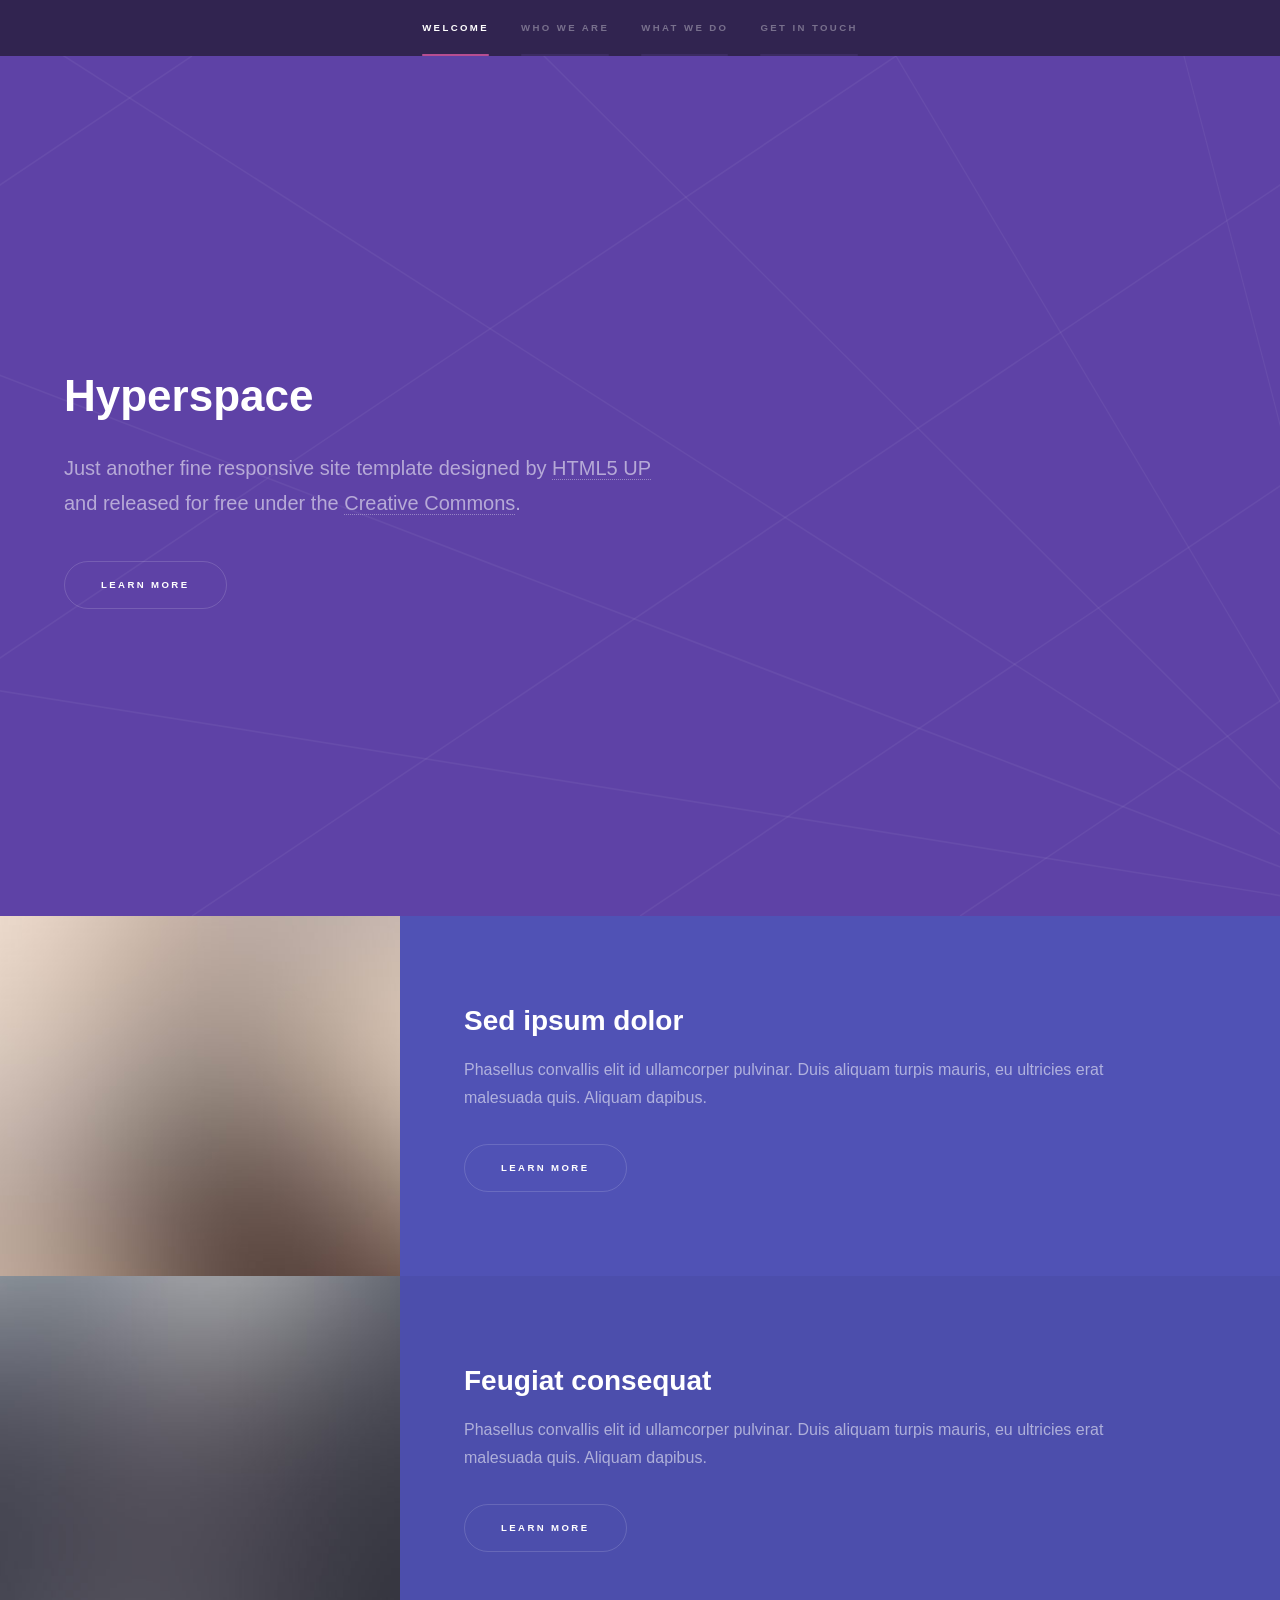
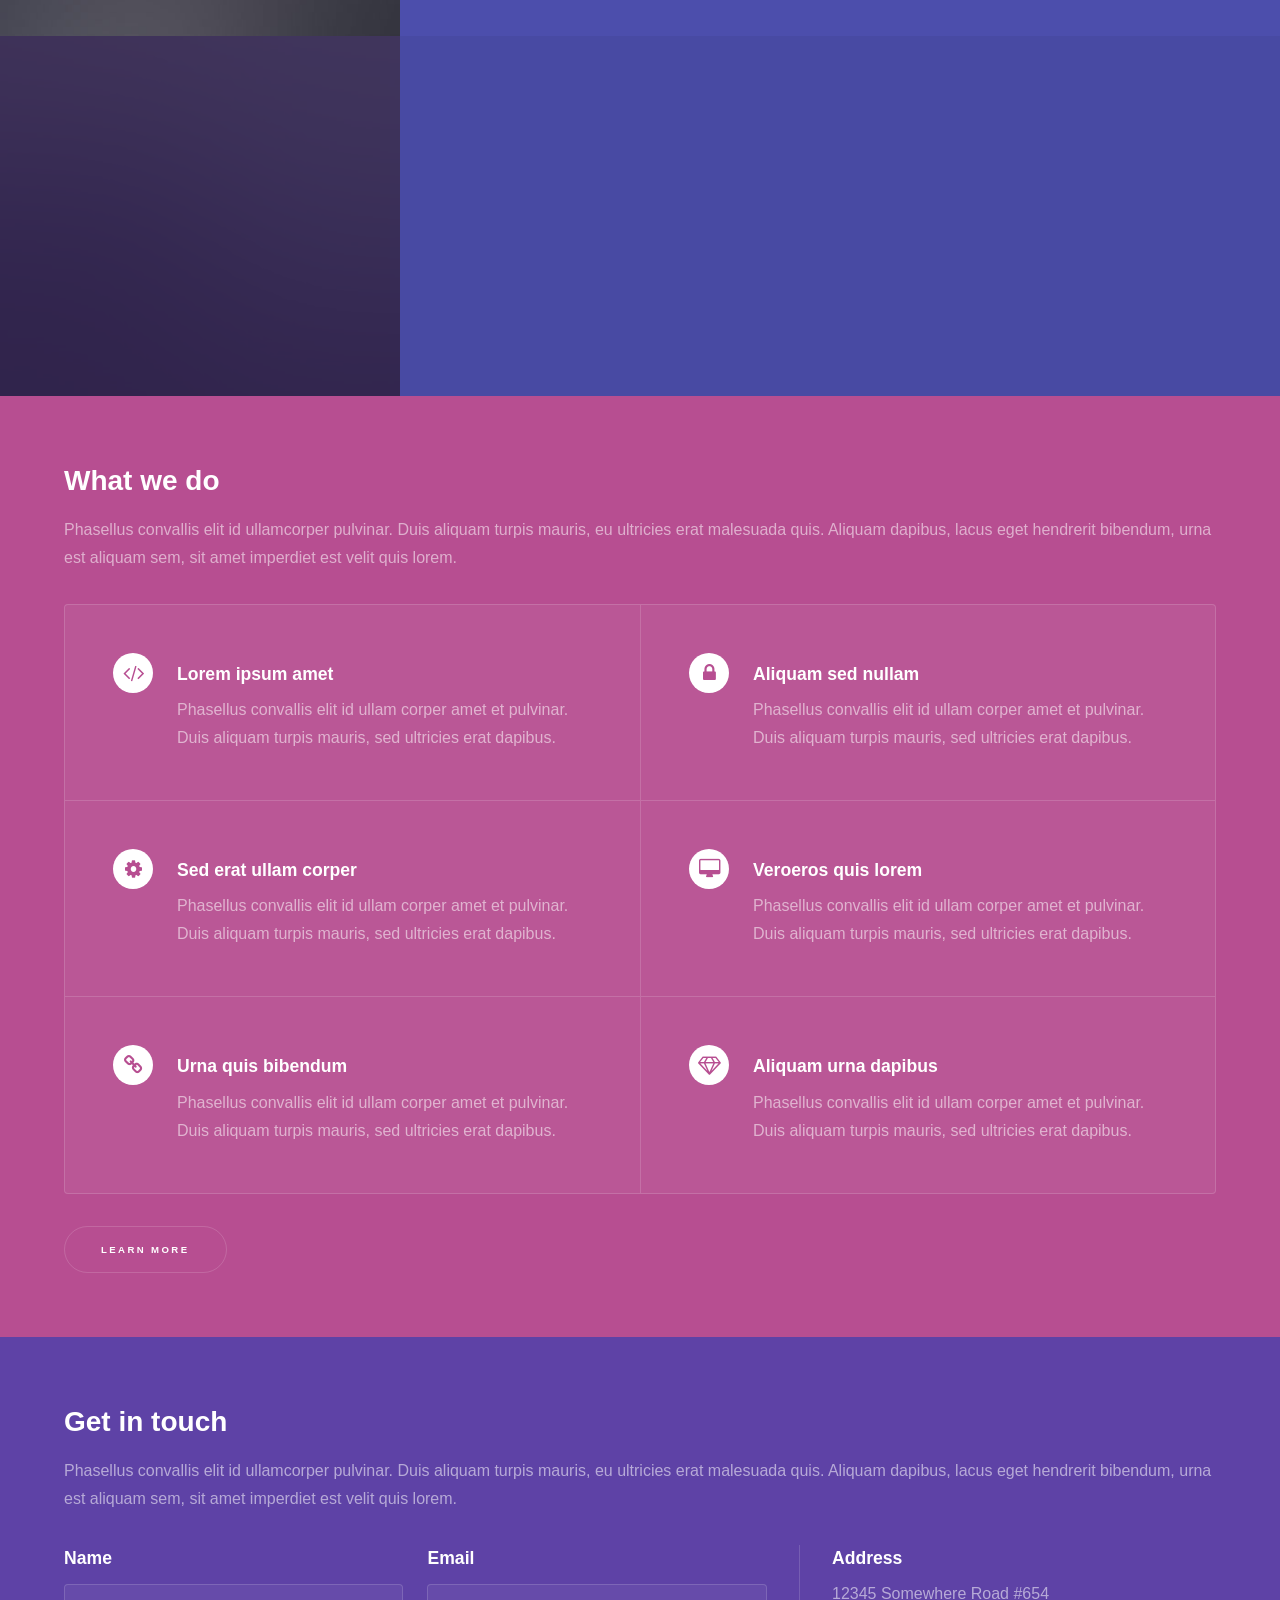
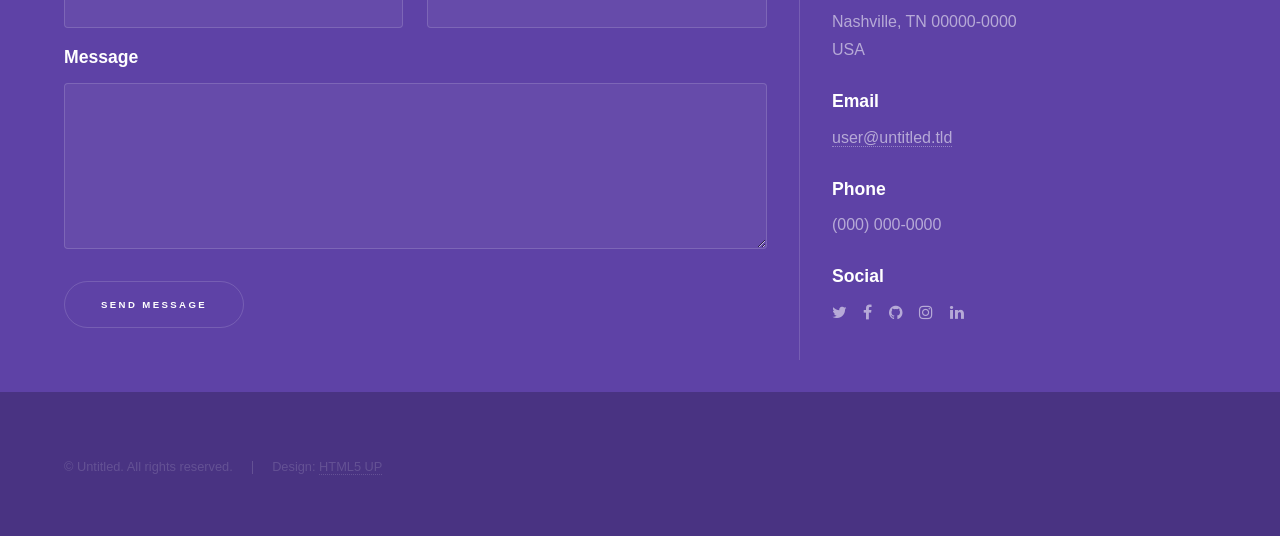
==== admin/index.html @ 42104762 "Admin" ====
<!DOCTYPE HTML>
<!--
	Hyperspace by HTML5 UP
	html5up.net | @ajlkn
	Free for personal and commercial use under the CCA 3.0 license (html5up.net/license)
-->
<html>
	<head>
		<title>Hyperspace by HTML5 UP</title>
		<meta charset="utf-8" />
		<meta name="viewport" content="width=device-width, initial-scale=1" />
		<!--[if lte IE 8]><script src="assets/js/ie/html5shiv.js"></script><![endif]-->
		<link rel="stylesheet" href="assets/css/main.css" />
		<!--[if lte IE 9]><link rel="stylesheet" href="assets/css/ie9.css" /><![endif]-->
		<!--[if lte IE 8]><link rel="stylesheet" href="assets/css/ie8.css" /><![endif]-->
	</head>
	<body>

		<!-- Sidebar -->
			<section id="sidebar">
				<div class="inner">
					<nav>
						<ul>
							<li><a href="#intro">Welcome</a></li>
							<li><a href="#one">Who we are</a></li>
							<li><a href="#two">What we do</a></li>
							<li><a href="#three">Get in touch</a></li>
						</ul>
					</nav>
				</div>
			</section>

		<!-- Wrapper -->
			<div id="wrapper">

				<!-- Intro -->
					<section id="intro" class="wrapper style1 fullscreen fade-up">
						<div class="inner">
							<h1>Hyperspace</h1>
							<p>Just another fine responsive site template designed by <a href="http://html5up.net">HTML5 UP</a><br />
							and released for free under the <a href="http://html5up.net/license">Creative Commons</a>.</p>
							<ul class="actions">
								<li><a href="#one" class="button scrolly">Learn more</a></li>
							</ul>
						</div>
					</section>

				<!-- One -->
					<section id="one" class="wrapper style2 spotlights">
						<section>
							<a href="#" class="image"><img src="images/pic01.jpg" alt="" data-position="center center" /></a>
							<div class="content">
								<div class="inner">
									<h2>Sed ipsum dolor</h2>
									<p>Phasellus convallis elit id ullamcorper pulvinar. Duis aliquam turpis mauris, eu ultricies erat malesuada quis. Aliquam dapibus.</p>
									<ul class="actions">
										<li><a href="#" class="button">Learn more</a></li>
									</ul>
								</div>
							</div>
						</section>
						<section>
							<a href="#" class="image"><img src="images/pic02.jpg" alt="" data-position="top center" /></a>
							<div class="content">
								<div class="inner">
									<h2>Feugiat consequat</h2>
									<p>Phasellus convallis elit id ullamcorper pulvinar. Duis aliquam turpis mauris, eu ultricies erat malesuada quis. Aliquam dapibus.</p>
									<ul class="actions">
										<li><a href="#" class="button">Learn more</a></li>
									</ul>
								</div>
							</div>
						</section>
						<section>
							<a href="#" class="image"><img src="images/pic03.jpg" alt="" data-position="25% 25%" /></a>
							<div class="content">
								<div class="inner">
									<h2>Ultricies aliquam</h2>
									<p>Phasellus convallis elit id ullamcorper pulvinar. Duis aliquam turpis mauris, eu ultricies erat malesuada quis. Aliquam dapibus.</p>
									<ul class="actions">
										<li><a href="#" class="button">Learn more</a></li>
									</ul>
								</div>
							</div>
						</section>
					</section>

				<!-- Two -->
					<section id="two" class="wrapper style3 fade-up">
						<div class="inner">
							<h2>What we do</h2>
							<p>Phasellus convallis elit id ullamcorper pulvinar. Duis aliquam turpis mauris, eu ultricies erat malesuada quis. Aliquam dapibus, lacus eget hendrerit bibendum, urna est aliquam sem, sit amet imperdiet est velit quis lorem.</p>
							<div class="features">
								<section>
									<span class="icon major fa-code"></span>
									<h3>Lorem ipsum amet</h3>
									<p>Phasellus convallis elit id ullam corper amet et pulvinar. Duis aliquam turpis mauris, sed ultricies erat dapibus.</p>
								</section>
								<section>
									<span class="icon major fa-lock"></span>
									<h3>Aliquam sed nullam</h3>
									<p>Phasellus convallis elit id ullam corper amet et pulvinar. Duis aliquam turpis mauris, sed ultricies erat dapibus.</p>
								</section>
								<section>
									<span class="icon major fa-cog"></span>
									<h3>Sed erat ullam corper</h3>
									<p>Phasellus convallis elit id ullam corper amet et pulvinar. Duis aliquam turpis mauris, sed ultricies erat dapibus.</p>
								</section>
								<section>
									<span class="icon major fa-desktop"></span>
									<h3>Veroeros quis lorem</h3>
									<p>Phasellus convallis elit id ullam corper amet et pulvinar. Duis aliquam turpis mauris, sed ultricies erat dapibus.</p>
								</section>
								<section>
									<span class="icon major fa-chain"></span>
									<h3>Urna quis bibendum</h3>
									<p>Phasellus convallis elit id ullam corper amet et pulvinar. Duis aliquam turpis mauris, sed ultricies erat dapibus.</p>
								</section>
								<section>
									<span class="icon major fa-diamond"></span>
									<h3>Aliquam urna dapibus</h3>
									<p>Phasellus convallis elit id ullam corper amet et pulvinar. Duis aliquam turpis mauris, sed ultricies erat dapibus.</p>
								</section>
							</div>
							<ul class="actions">
								<li><a href="#" class="button">Learn more</a></li>
							</ul>
						</div>
					</section>

				<!-- Three -->
					<section id="three" class="wrapper style1 fade-up">
						<div class="inner">
							<h2>Get in touch</h2>
							<p>Phasellus convallis elit id ullamcorper pulvinar. Duis aliquam turpis mauris, eu ultricies erat malesuada quis. Aliquam dapibus, lacus eget hendrerit bibendum, urna est aliquam sem, sit amet imperdiet est velit quis lorem.</p>
							<div class="split style1">
								<section>
									<form method="post" action="#">
										<div class="field half first">
											<label for="name">Name</label>
											<input type="text" name="name" id="name" />
										</div>
										<div class="field half">
											<label for="email">Email</label>
											<input type="text" name="email" id="email" />
										</div>
										<div class="field">
											<label for="message">Message</label>
											<textarea name="message" id="message" rows="5"></textarea>
										</div>
										<ul class="actions">
											<li><a href="" class="button submit">Send Message</a></li>
										</ul>
									</form>
								</section>
								<section>
									<ul class="contact">
										<li>
											<h3>Address</h3>
											<span>12345 Somewhere Road #654<br />
											Nashville, TN 00000-0000<br />
											USA</span>
										</li>
										<li>
											<h3>Email</h3>
											<a href="#">user@untitled.tld</a>
										</li>
										<li>
											<h3>Phone</h3>
											<span>(000) 000-0000</span>
										</li>
										<li>
											<h3>Social</h3>
											<ul class="icons">
												<li><a href="#" class="fa-twitter"><span class="label">Twitter</span></a></li>
												<li><a href="#" class="fa-facebook"><span class="label">Facebook</span></a></li>
												<li><a href="#" class="fa-github"><span class="label">GitHub</span></a></li>
												<li><a href="#" class="fa-instagram"><span class="label">Instagram</span></a></li>
												<li><a href="#" class="fa-linkedin"><span class="label">LinkedIn</span></a></li>
											</ul>
										</li>
									</ul>
								</section>
							</div>
						</div>
					</section>

			</div>

		<!-- Footer -->
			<footer id="footer" class="wrapper style1-alt">
				<div class="inner">
					<ul class="menu">
						<li>&copy; Untitled. All rights reserved.</li><li>Design: <a href="http://html5up.net">HTML5 UP</a></li>
					</ul>
				</div>
			</footer>

		<!-- Scripts -->
			<script src="assets/js/jquery.min.js"></script>
			<script src="assets/js/jquery.scrollex.min.js"></script>
			<script src="assets/js/jquery.scrolly.min.js"></script>
			<script src="assets/js/skel.min.js"></script>
			<script src="assets/js/util.js"></script>
			<!--[if lte IE 8]><script src="assets/js/ie/respond.min.js"></script><![endif]-->
			<script src="assets/js/main.js"></script>

	</body>
</html>
---- admin/assets/css/main.css ----
@import url(font-awesome.min.css);

/*
	Hyperspace by HTML5 UP
	html5up.net | @ajlkn
	Free for personal and commercial use under the CCA 3.0 license (html5up.net/license)
*/

/* Reset */

	html, body, div, span, applet, object, iframe, h1, h2, h3, h4, h5, h6, p, blockquote, pre, a, abbr, acronym, address, big, cite, code, del, dfn, em, img, ins, kbd, q, s, samp, small, strike, strong, sub, sup, tt, var, b, u, i, center, dl, dt, dd, ol, ul, li, fieldset, form, label, legend, table, caption, tbody, tfoot, thead, tr, th, td, article, aside, canvas, details, embed, figure, figcaption, footer, header, hgroup, menu, nav, output, ruby, section, summary, time, mark, audio, video {
		margin: 0;
		padding: 0;
		border: 0;
		font-size: 100%;
		font: inherit;
		vertical-align: baseline;
	}

	article, aside, details, figcaption, figure, footer, header, hgroup, menu, nav, section {
		display: block;
	}

	body {
		line-height: 1;
	}

	ol, ul {
		list-style: none;
	}

	blockquote, q {
		quotes: none;
	}

	blockquote:before, blockquote:after, q:before, q:after {
		content: '';
		content: none;
	}

	table {
		border-collapse: collapse;
		border-spacing: 0;
	}

	body {
		-webkit-text-size-adjust: none;
	}

/* Box Model */

	*, *:before, *:after {
		-moz-box-sizing: border-box;
		-webkit-box-sizing: border-box;
		box-sizing: border-box;
	}

/* Grid */

	.row {
		border-bottom: solid 1px transparent;
		-moz-box-sizing: border-box;
		-webkit-box-sizing: border-box;
		box-sizing: border-box;
	}

	.row > * {
		float: left;
		-moz-box-sizing: border-box;
		-webkit-box-sizing: border-box;
		box-sizing: border-box;
	}

	.row:after, .row:before {
		content: '';
		display: block;
		clear: both;
		height: 0;
	}

	.row.uniform > * > :first-child {
		margin-top: 0;
	}

	.row.uniform > * > :last-child {
		margin-bottom: 0;
	}

	.row.\30 \25 > * {
		padding: 0 0 0 0em;
	}

	.row.\30 \25 {
		margin: 0 0 -1px 0em;
	}

	.row.uniform.\30 \25 > * {
		padding: 0em 0 0 0em;
	}

	.row.uniform.\30 \25 {
		margin: 0em 0 -1px 0em;
	}

	.row > * {
		padding: 0 0 0 1.5em;
	}

	.row {
		margin: 0 0 -1px -1.5em;
	}

	.row.uniform > * {
		padding: 1.5em 0 0 1.5em;
	}

	.row.uniform {
		margin: -1.5em 0 -1px -1.5em;
	}

	.row.\32 00\25 > * {
		padding: 0 0 0 3em;
	}

	.row.\32 00\25 {
		margin: 0 0 -1px -3em;
	}

	.row.uniform.\32 00\25 > * {
		padding: 3em 0 0 3em;
	}

	.row.uniform.\32 00\25 {
		margin: -3em 0 -1px -3em;
	}

	.row.\31 50\25 > * {
		padding: 0 0 0 2.25em;
	}

	.row.\31 50\25 {
		margin: 0 0 -1px -2.25em;
	}

	.row.uniform.\31 50\25 > * {
		padding: 2.25em 0 0 2.25em;
	}

	.row.uniform.\31 50\25 {
		margin: -2.25em 0 -1px -2.25em;
	}

	.row.\35 0\25 > * {
		padding: 0 0 0 0.75em;
	}

	.row.\35 0\25 {
		margin: 0 0 -1px -0.75em;
	}

	.row.uniform.\35 0\25 > * {
		padding: 0.75em 0 0 0.75em;
	}

	.row.uniform.\35 0\25 {
		margin: -0.75em 0 -1px -0.75em;
	}

	.row.\32 5\25 > * {
		padding: 0 0 0 0.375em;
	}

	.row.\32 5\25 {
		margin: 0 0 -1px -0.375em;
	}

	.row.uniform.\32 5\25 > * {
		padding: 0.375em 0 0 0.375em;
	}

	.row.uniform.\32 5\25 {
		margin: -0.375em 0 -1px -0.375em;
	}

	.\31 2u, .\31 2u\24 {
		width: 100%;
		clear: none;
		margin-left: 0;
	}

	.\31 1u, .\31 1u\24 {
		width: 91.6666666667%;
		clear: none;
		margin-left: 0;
	}

	.\31 0u, .\31 0u\24 {
		width: 83.3333333333%;
		clear: none;
		margin-left: 0;
	}

	.\39 u, .\39 u\24 {
		width: 75%;
		clear: none;
		margin-left: 0;
	}

	.\38 u, .\38 u\24 {
		width: 66.6666666667%;
		clear: none;
		margin-left: 0;
	}

	.\37 u, .\37 u\24 {
		width: 58.3333333333%;
		clear: none;
		margin-left: 0;
	}

	.\36 u, .\36 u\24 {
		width: 50%;
		clear: none;
		margin-left: 0;
	}

	.\35 u, .\35 u\24 {
		width: 41.6666666667%;
		clear: none;
		margin-left: 0;
	}

	.\34 u, .\34 u\24 {
		width: 33.3333333333%;
		clear: none;
		margin-left: 0;
	}

	.\33 u, .\33 u\24 {
		width: 25%;
		clear: none;
		margin-left: 0;
	}

	.\32 u, .\32 u\24 {
		width: 16.6666666667%;
		clear: none;
		margin-left: 0;
	}

	.\31 u, .\31 u\24 {
		width: 8.3333333333%;
		clear: none;
		margin-left: 0;
	}

	.\31 2u\24 + *,
	.\31 1u\24 + *,
	.\31 0u\24 + *,
	.\39 u\24 + *,
	.\38 u\24 + *,
	.\37 u\24 + *,
	.\36 u\24 + *,
	.\35 u\24 + *,
	.\34 u\24 + *,
	.\33 u\24 + *,
	.\32 u\24 + *,
	.\31 u\24 + * {
		clear: left;
	}

	.\-11u {
		margin-left: 91.66667%;
	}

	.\-10u {
		margin-left: 83.33333%;
	}

	.\-9u {
		margin-left: 75%;
	}

	.\-8u {
		margin-left: 66.66667%;
	}

	.\-7u {
		margin-left: 58.33333%;
	}

	.\-6u {
		margin-left: 50%;
	}

	.\-5u {
		margin-left: 41.66667%;
	}

	.\-4u {
		margin-left: 33.33333%;
	}

	.\-3u {
		margin-left: 25%;
	}

	.\-2u {
		margin-left: 16.66667%;
	}

	.\-1u {
		margin-left: 8.33333%;
	}

	@media screen and (max-width: 1680px) {

		.row > * {
			padding: 0 0 0 1.5em;
		}

		.row {
			margin: 0 0 -1px -1.5em;
		}

		.row.uniform > * {
			padding: 1.5em 0 0 1.5em;
		}

		.row.uniform {
			margin: -1.5em 0 -1px -1.5em;
		}

		.row.\32 00\25 > * {
			padding: 0 0 0 3em;
		}

		.row.\32 00\25 {
			margin: 0 0 -1px -3em;
		}

		.row.uniform.\32 00\25 > * {
			padding: 3em 0 0 3em;
		}

		.row.uniform.\32 00\25 {
			margin: -3em 0 -1px -3em;
		}

		.row.\31 50\25 > * {
			padding: 0 0 0 2.25em;
		}

		.row.\31 50\25 {
			margin: 0 0 -1px -2.25em;
		}

		.row.uniform.\31 50\25 > * {
			padding: 2.25em 0 0 2.25em;
		}

		.row.uniform.\31 50\25 {
			margin: -2.25em 0 -1px -2.25em;
		}

		.row.\35 0\25 > * {
			padding: 0 0 0 0.75em;
		}

		.row.\35 0\25 {
			margin: 0 0 -1px -0.75em;
		}

		.row.uniform.\35 0\25 > * {
			padding: 0.75em 0 0 0.75em;
		}

		.row.uniform.\35 0\25 {
			margin: -0.75em 0 -1px -0.75em;
		}

		.row.\32 5\25 > * {
			padding: 0 0 0 0.375em;
		}

		.row.\32 5\25 {
			margin: 0 0 -1px -0.375em;
		}

		.row.uniform.\32 5\25 > * {
			padding: 0.375em 0 0 0.375em;
		}

		.row.uniform.\32 5\25 {
			margin: -0.375em 0 -1px -0.375em;
		}

		.\31 2u\28xlarge\29, .\31 2u\24\28xlarge\29 {
			width: 100%;
			clear: none;
			margin-left: 0;
		}

		.\31 1u\28xlarge\29, .\31 1u\24\28xlarge\29 {
			width: 91.6666666667%;
			clear: none;
			margin-left: 0;
		}

		.\31 0u\28xlarge\29, .\31 0u\24\28xlarge\29 {
			width: 83.3333333333%;
			clear: none;
			margin-left: 0;
		}

		.\39 u\28xlarge\29, .\39 u\24\28xlarge\29 {
			width: 75%;
			clear: none;
			margin-left: 0;
		}

		.\38 u\28xlarge\29, .\38 u\24\28xlarge\29 {
			width: 66.6666666667%;
			clear: none;
			margin-left: 0;
		}

		.\37 u\28xlarge\29, .\37 u\24\28xlarge\29 {
			width: 58.3333333333%;
			clear: none;
			margin-left: 0;
		}

		.\36 u\28xlarge\29, .\36 u\24\28xlarge\29 {
			width: 50%;
			clear: none;
			margin-left: 0;
		}

		.\35 u\28xlarge\29, .\35 u\24\28xlarge\29 {
			width: 41.6666666667%;
			clear: none;
			margin-left: 0;
		}

		.\34 u\28xlarge\29, .\34 u\24\28xlarge\29 {
			width: 33.3333333333%;
			clear: none;
			margin-left: 0;
		}

		.\33 u\28xlarge\29, .\33 u\24\28xlarge\29 {
			width: 25%;
			clear: none;
			margin-left: 0;
		}

		.\32 u\28xlarge\29, .\32 u\24\28xlarge\29 {
			width: 16.6666666667%;
			clear: none;
			margin-left: 0;
		}

		.\31 u\28xlarge\29, .\31 u\24\28xlarge\29 {
			width: 8.3333333333%;
			clear: none;
			margin-left: 0;
		}

		.\31 2u\24\28xlarge\29 + *,
		.\31 1u\24\28xlarge\29 + *,
		.\31 0u\24\28xlarge\29 + *,
		.\39 u\24\28xlarge\29 + *,
		.\38 u\24\28xlarge\29 + *,
		.\37 u\24\28xlarge\29 + *,
		.\36 u\24\28xlarge\29 + *,
		.\35 u\24\28xlarge\29 + *,
		.\34 u\24\28xlarge\29 + *,
		.\33 u\24\28xlarge\29 + *,
		.\32 u\24\28xlarge\29 + *,
		.\31 u\24\28xlarge\29 + * {
			clear: left;
		}

		.\-11u\28xlarge\29 {
			margin-left: 91.66667%;
		}

		.\-10u\28xlarge\29 {
			margin-left: 83.33333%;
		}

		.\-9u\28xlarge\29 {
			margin-left: 75%;
		}

		.\-8u\28xlarge\29 {
			margin-left: 66.66667%;
		}

		.\-7u\28xlarge\29 {
			margin-left: 58.33333%;
		}

		.\-6u\28xlarge\29 {
			margin-left: 50%;
		}

		.\-5u\28xlarge\29 {
			margin-left: 41.66667%;
		}

		.\-4u\28xlarge\29 {
			margin-left: 33.33333%;
		}

		.\-3u\28xlarge\29 {
			margin-left: 25%;
		}

		.\-2u\28xlarge\29 {
			margin-left: 16.66667%;
		}

		.\-1u\28xlarge\29 {
			margin-left: 8.33333%;
		}

	}

	@media screen and (max-width: 1280px) {

		.row > * {
			padding: 0 0 0 1.5em;
		}

		.row {
			margin: 0 0 -1px -1.5em;
		}

		.row.uniform > * {
			padding: 1.5em 0 0 1.5em;
		}

		.row.uniform {
			margin: -1.5em 0 -1px -1.5em;
		}

		.row.\32 00\25 > * {
			padding: 0 0 0 3em;
		}

		.row.\32 00\25 {
			margin: 0 0 -1px -3em;
		}

		.row.uniform.\32 00\25 > * {
			padding: 3em 0 0 3em;
		}

		.row.uniform.\32 00\25 {
			margin: -3em 0 -1px -3em;
		}

		.row.\31 50\25 > * {
			padding: 0 0 0 2.25em;
		}

		.row.\31 50\25 {
			margin: 0 0 -1px -2.25em;
		}

		.row.uniform.\31 50\25 > * {
			padding: 2.25em 0 0 2.25em;
		}

		.row.uniform.\31 50\25 {
			margin: -2.25em 0 -1px -2.25em;
		}

		.row.\35 0\25 > * {
			padding: 0 0 0 0.75em;
		}

		.row.\35 0\25 {
			margin: 0 0 -1px -0.75em;
		}

		.row.uniform.\35 0\25 > * {
			padding: 0.75em 0 0 0.75em;
		}

		.row.uniform.\35 0\25 {
			margin: -0.75em 0 -1px -0.75em;
		}

		.row.\32 5\25 > * {
			padding: 0 0 0 0.375em;
		}

		.row.\32 5\25 {
			margin: 0 0 -1px -0.375em;
		}

		.row.uniform.\32 5\25 > * {
			padding: 0.375em 0 0 0.375em;
		}

		.row.uniform.\32 5\25 {
			margin: -0.375em 0 -1px -0.375em;
		}

		.\31 2u\28large\29, .\31 2u\24\28large\29 {
			width: 100%;
			clear: none;
			margin-left: 0;
		}

		.\31 1u\28large\29, .\31 1u\24\28large\29 {
			width: 91.6666666667%;
			clear: none;
			margin-left: 0;
		}

		.\31 0u\28large\29, .\31 0u\24\28large\29 {
			width: 83.3333333333%;
			clear: none;
			margin-left: 0;
		}

		.\39 u\28large\29, .\39 u\24\28large\29 {
			width: 75%;
			clear: none;
			margin-left: 0;
		}

		.\38 u\28large\29, .\38 u\24\28large\29 {
			width: 66.6666666667%;
			clear: none;
			margin-left: 0;
		}

		.\37 u\28large\29, .\37 u\24\28large\29 {
			width: 58.3333333333%;
			clear: none;
			margin-left: 0;
		}

		.\36 u\28large\29, .\36 u\24\28large\29 {
			width: 50%;
			clear: none;
			margin-left: 0;
		}

		.\35 u\28large\29, .\35 u\24\28large\29 {
			width: 41.6666666667%;
			clear: none;
			margin-left: 0;
		}

		.\34 u\28large\29, .\34 u\24\28large\29 {
			width: 33.3333333333%;
			clear: none;
			margin-left: 0;
		}

		.\33 u\28large\29, .\33 u\24\28large\29 {
			width: 25%;
			clear: none;
			margin-left: 0;
		}

		.\32 u\28large\29, .\32 u\24\28large\29 {
			width: 16.6666666667%;
			clear: none;
			margin-left: 0;
		}

		.\31 u\28large\29, .\31 u\24\28large\29 {
			width: 8.3333333333%;
			clear: none;
			margin-left: 0;
		}

		.\31 2u\24\28large\29 + *,
		.\31 1u\24\28large\29 + *,
		.\31 0u\24\28large\29 + *,
		.\39 u\24\28large\29 + *,
		.\38 u\24\28large\29 + *,
		.\37 u\24\28large\29 + *,
		.\36 u\24\28large\29 + *,
		.\35 u\24\28large\29 + *,
		.\34 u\24\28large\29 + *,
		.\33 u\24\28large\29 + *,
		.\32 u\24\28large\29 + *,
		.\31 u\24\28large\29 + * {
			clear: left;
		}

		.\-11u\28large\29 {
			margin-left: 91.66667%;
		}

		.\-10u\28large\29 {
			margin-left: 83.33333%;
		}

		.\-9u\28large\29 {
			margin-left: 75%;
		}

		.\-8u\28large\29 {
			margin-left: 66.66667%;
		}

		.\-7u\28large\29 {
			margin-left: 58.33333%;
		}

		.\-6u\28large\29 {
			margin-left: 50%;
		}

		.\-5u\28large\29 {
			margin-left: 41.66667%;
		}

		.\-4u\28large\29 {
			margin-left: 33.33333%;
		}

		.\-3u\28large\29 {
			margin-left: 25%;
		}

		.\-2u\28large\29 {
			margin-left: 16.66667%;
		}

		.\-1u\28large\29 {
			margin-left: 8.33333%;
		}

	}

	@media screen and (max-width: 980px) {

		.row > * {
			padding: 0 0 0 1.5em;
		}

		.row {
			margin: 0 0 -1px -1.5em;
		}

		.row.uniform > * {
			padding: 1.5em 0 0 1.5em;
		}

		.row.uniform {
			margin: -1.5em 0 -1px -1.5em;
		}

		.row.\32 00\25 > * {
			padding: 0 0 0 3em;
		}

		.row.\32 00\25 {
			margin: 0 0 -1px -3em;
		}

		.row.uniform.\32 00\25 > * {
			padding: 3em 0 0 3em;
		}

		.row.uniform.\32 00\25 {
			margin: -3em 0 -1px -3em;
		}

		.row.\31 50\25 > * {
			padding: 0 0 0 2.25em;
		}

		.row.\31 50\25 {
			margin: 0 0 -1px -2.25em;
		}

		.row.uniform.\31 50\25 > * {
			padding: 2.25em 0 0 2.25em;
		}

		.row.uniform.\31 50\25 {
			margin: -2.25em 0 -1px -2.25em;
		}

		.row.\35 0\25 > * {
			padding: 0 0 0 0.75em;
		}

		.row.\35 0\25 {
			margin: 0 0 -1px -0.75em;
		}

		.row.uniform.\35 0\25 > * {
			padding: 0.75em 0 0 0.75em;
		}

		.row.uniform.\35 0\25 {
			margin: -0.75em 0 -1px -0.75em;
		}

		.row.\32 5\25 > * {
			padding: 0 0 0 0.375em;
		}

		.row.\32 5\25 {
			margin: 0 0 -1px -0.375em;
		}

		.row.uniform.\32 5\25 > * {
			padding: 0.375em 0 0 0.375em;
		}

		.row.uniform.\32 5\25 {
			margin: -0.375em 0 -1px -0.375em;
		}

		.\31 2u\28medium\29, .\31 2u\24\28medium\29 {
			width: 100%;
			clear: none;
			margin-left: 0;
		}

		.\31 1u\28medium\29, .\31 1u\24\28medium\29 {
			width: 91.6666666667%;
			clear: none;
			margin-left: 0;
		}

		.\31 0u\28medium\29, .\31 0u\24\28medium\29 {
			width: 83.3333333333%;
			clear: none;
			margin-left: 0;
		}

		.\39 u\28medium\29, .\39 u\24\28medium\29 {
			width: 75%;
			clear: none;
			margin-left: 0;
		}

		.\38 u\28medium\29, .\38 u\24\28medium\29 {
			width: 66.6666666667%;
			clear: none;
			margin-left: 0;
		}

		.\37 u\28medium\29, .\37 u\24\28medium\29 {
			width: 58.3333333333%;
			clear: none;
			margin-left: 0;
		}

		.\36 u\28medium\29, .\36 u\24\28medium\29 {
			width: 50%;
			clear: none;
			margin-left: 0;
		}

		.\35 u\28medium\29, .\35 u\24\28medium\29 {
			width: 41.6666666667%;
			clear: none;
			margin-left: 0;
		}

		.\34 u\28medium\29, .\34 u\24\28medium\29 {
			width: 33.3333333333%;
			clear: none;
			margin-left: 0;
		}

		.\33 u\28medium\29, .\33 u\24\28medium\29 {
			width: 25%;
			clear: none;
			margin-left: 0;
		}

		.\32 u\28medium\29, .\32 u\24\28medium\29 {
			width: 16.6666666667%;
			clear: none;
			margin-left: 0;
		}

		.\31 u\28medium\29, .\31 u\24\28medium\29 {
			width: 8.3333333333%;
			clear: none;
			margin-left: 0;
		}

		.\31 2u\24\28medium\29 + *,
		.\31 1u\24\28medium\29 + *,
		.\31 0u\24\28medium\29 + *,
		.\39 u\24\28medium\29 + *,
		.\38 u\24\28medium\29 + *,
		.\37 u\24\28medium\29 + *,
		.\36 u\24\28medium\29 + *,
		.\35 u\24\28medium\29 + *,
		.\34 u\24\28medium\29 + *,
		.\33 u\24\28medium\29 + *,
		.\32 u\24\28medium\29 + *,
		.\31 u\24\28medium\29 + * {
			clear: left;
		}

		.\-11u\28medium\29 {
			margin-left: 91.66667%;
		}

		.\-10u\28medium\29 {
			margin-left: 83.33333%;
		}

		.\-9u\28medium\29 {
			margin-left: 75%;
		}

		.\-8u\28medium\29 {
			margin-left: 66.66667%;
		}

		.\-7u\28medium\29 {
			margin-left: 58.33333%;
		}

		.\-6u\28medium\29 {
			margin-left: 50%;
		}

		.\-5u\28medium\29 {
			margin-left: 41.66667%;
		}

		.\-4u\28medium\29 {
			margin-left: 33.33333%;
		}

		.\-3u\28medium\29 {
			margin-left: 25%;
		}

		.\-2u\28medium\29 {
			margin-left: 16.66667%;
		}

		.\-1u\28medium\29 {
			margin-left: 8.33333%;
		}

	}

	@media screen and (max-width: 736px) {

		.row > * {
			padding: 0 0 0 1.5em;
		}

		.row {
			margin: 0 0 -1px -1.5em;
		}

		.row.uniform > * {
			padding: 1.5em 0 0 1.5em;
		}

		.row.uniform {
			margin: -1.5em 0 -1px -1.5em;
		}

		.row.\32 00\25 > * {
			padding: 0 0 0 3em;
		}

		.row.\32 00\25 {
			margin: 0 0 -1px -3em;
		}

		.row.uniform.\32 00\25 > * {
			padding: 3em 0 0 3em;
		}

		.row.uniform.\32 00\25 {
			margin: -3em 0 -1px -3em;
		}

		.row.\31 50\25 > * {
			padding: 0 0 0 2.25em;
		}

		.row.\31 50\25 {
			margin: 0 0 -1px -2.25em;
		}

		.row.uniform.\31 50\25 > * {
			padding: 2.25em 0 0 2.25em;
		}

		.row.uniform.\31 50\25 {
			margin: -2.25em 0 -1px -2.25em;
		}

		.row.\35 0\25 > * {
			padding: 0 0 0 0.75em;
		}

		.row.\35 0\25 {
			margin: 0 0 -1px -0.75em;
		}

		.row.uniform.\35 0\25 > * {
			padding: 0.75em 0 0 0.75em;
		}

		.row.uniform.\35 0\25 {
			margin: -0.75em 0 -1px -0.75em;
		}

		.row.\32 5\25 > * {
			padding: 0 0 0 0.375em;
		}

		.row.\32 5\25 {
			margin: 0 0 -1px -0.375em;
		}

		.row.uniform.\32 5\25 > * {
			padding: 0.375em 0 0 0.375em;
		}

		.row.uniform.\32 5\25 {
			margin: -0.375em 0 -1px -0.375em;
		}

		.\31 2u\28small\29, .\31 2u\24\28small\29 {
			width: 100%;
			clear: none;
			margin-left: 0;
		}

		.\31 1u\28small\29, .\31 1u\24\28small\29 {
			width: 91.6666666667%;
			clear: none;
			margin-left: 0;
		}

		.\31 0u\28small\29, .\31 0u\24\28small\29 {
			width: 83.3333333333%;
			clear: none;
			margin-left: 0;
		}

		.\39 u\28small\29, .\39 u\24\28small\29 {
			width: 75%;
			clear: none;
			margin-left: 0;
		}

		.\38 u\28small\29, .\38 u\24\28small\29 {
			width: 66.6666666667%;
			clear: none;
			margin-left: 0;
		}

		.\37 u\28small\29, .\37 u\24\28small\29 {
			width: 58.3333333333%;
			clear: none;
			margin-left: 0;
		}

		.\36 u\28small\29, .\36 u\24\28small\29 {
			width: 50%;
			clear: none;
			margin-left: 0;
		}

		.\35 u\28small\29, .\35 u\24\28small\29 {
			width: 41.6666666667%;
			clear: none;
			margin-left: 0;
		}

		.\34 u\28small\29, .\34 u\24\28small\29 {
			width: 33.3333333333%;
			clear: none;
			margin-left: 0;
		}

		.\33 u\28small\29, .\33 u\24\28small\29 {
			width: 25%;
			clear: none;
			margin-left: 0;
		}

		.\32 u\28small\29, .\32 u\24\28small\29 {
			width: 16.6666666667%;
			clear: none;
			margin-left: 0;
		}

		.\31 u\28small\29, .\31 u\24\28small\29 {
			width: 8.3333333333%;
			clear: none;
			margin-left: 0;
		}

		.\31 2u\24\28small\29 + *,
		.\31 1u\24\28small\29 + *,
		.\31 0u\24\28small\29 + *,
		.\39 u\24\28small\29 + *,
		.\38 u\24\28small\29 + *,
		.\37 u\24\28small\29 + *,
		.\36 u\24\28small\29 + *,
		.\35 u\24\28small\29 + *,
		.\34 u\24\28small\29 + *,
		.\33 u\24\28small\29 + *,
		.\32 u\24\28small\29 + *,
		.\31 u\24\28small\29 + * {
			clear: left;
		}

		.\-11u\28small\29 {
			margin-left: 91.66667%;
		}

		.\-10u\28small\29 {
			margin-left: 83.33333%;
		}

		.\-9u\28small\29 {
			margin-left: 75%;
		}

		.\-8u\28small\29 {
			margin-left: 66.66667%;
		}

		.\-7u\28small\29 {
			margin-left: 58.33333%;
		}

		.\-6u\28small\29 {
			margin-left: 50%;
		}

		.\-5u\28small\29 {
			margin-left: 41.66667%;
		}

		.\-4u\28small\29 {
			margin-left: 33.33333%;
		}

		.\-3u\28small\29 {
			margin-left: 25%;
		}

		.\-2u\28small\29 {
			margin-left: 16.66667%;
		}

		.\-1u\28small\29 {
			margin-left: 8.33333%;
		}

	}

	@media screen and (max-width: 480px) {

		.row > * {
			padding: 0 0 0 1.5em;
		}

		.row {
			margin: 0 0 -1px -1.5em;
		}

		.row.uniform > * {
			padding: 1.5em 0 0 1.5em;
		}

		.row.uniform {
			margin: -1.5em 0 -1px -1.5em;
		}

		.row.\32 00\25 > * {
			padding: 0 0 0 3em;
		}

		.row.\32 00\25 {
			margin: 0 0 -1px -3em;
		}

		.row.uniform.\32 00\25 > * {
			padding: 3em 0 0 3em;
		}

		.row.uniform.\32 00\25 {
			margin: -3em 0 -1px -3em;
		}

		.row.\31 50\25 > * {
			padding: 0 0 0 2.25em;
		}

		.row.\31 50\25 {
			margin: 0 0 -1px -2.25em;
		}

		.row.uniform.\31 50\25 > * {
			padding: 2.25em 0 0 2.25em;
		}

		.row.uniform.\31 50\25 {
			margin: -2.25em 0 -1px -2.25em;
		}

		.row.\35 0\25 > * {
			padding: 0 0 0 0.75em;
		}

		.row.\35 0\25 {
			margin: 0 0 -1px -0.75em;
		}

		.row.uniform.\35 0\25 > * {
			padding: 0.75em 0 0 0.75em;
		}

		.row.uniform.\35 0\25 {
			margin: -0.75em 0 -1px -0.75em;
		}

		.row.\32 5\25 > * {
			padding: 0 0 0 0.375em;
		}

		.row.\32 5\25 {
			margin: 0 0 -1px -0.375em;
		}

		.row.uniform.\32 5\25 > * {
			padding: 0.375em 0 0 0.375em;
		}

		.row.uniform.\32 5\25 {
			margin: -0.375em 0 -1px -0.375em;
		}

		.\31 2u\28xsmall\29, .\31 2u\24\28xsmall\29 {
			width: 100%;
			clear: none;
			margin-left: 0;
		}

		.\31 1u\28xsmall\29, .\31 1u\24\28xsmall\29 {
			width: 91.6666666667%;
			clear: none;
			margin-left: 0;
		}

		.\31 0u\28xsmall\29, .\31 0u\24\28xsmall\29 {
			width: 83.3333333333%;
			clear: none;
			margin-left: 0;
		}

		.\39 u\28xsmall\29, .\39 u\24\28xsmall\29 {
			width: 75%;
			clear: none;
			margin-left: 0;
		}

		.\38 u\28xsmall\29, .\38 u\24\28xsmall\29 {
			width: 66.6666666667%;
			clear: none;
			margin-left: 0;
		}

		.\37 u\28xsmall\29, .\37 u\24\28xsmall\29 {
			width: 58.3333333333%;
			clear: none;
			margin-left: 0;
		}

		.\36 u\28xsmall\29, .\36 u\24\28xsmall\29 {
			width: 50%;
			clear: none;
			margin-left: 0;
		}

		.\35 u\28xsmall\29, .\35 u\24\28xsmall\29 {
			width: 41.6666666667%;
			clear: none;
			margin-left: 0;
		}

		.\34 u\28xsmall\29, .\34 u\24\28xsmall\29 {
			width: 33.3333333333%;
			clear: none;
			margin-left: 0;
		}

		.\33 u\28xsmall\29, .\33 u\24\28xsmall\29 {
			width: 25%;
			clear: none;
			margin-left: 0;
		}

		.\32 u\28xsmall\29, .\32 u\24\28xsmall\29 {
			width: 16.6666666667%;
			clear: none;
			margin-left: 0;
		}

		.\31 u\28xsmall\29, .\31 u\24\28xsmall\29 {
			width: 8.3333333333%;
			clear: none;
			margin-left: 0;
		}

		.\31 2u\24\28xsmall\29 + *,
		.\31 1u\24\28xsmall\29 + *,
		.\31 0u\24\28xsmall\29 + *,
		.\39 u\24\28xsmall\29 + *,
		.\38 u\24\28xsmall\29 + *,
		.\37 u\24\28xsmall\29 + *,
		.\36 u\24\28xsmall\29 + *,
		.\35 u\24\28xsmall\29 + *,
		.\34 u\24\28xsmall\29 + *,
		.\33 u\24\28xsmall\29 + *,
		.\32 u\24\28xsmall\29 + *,
		.\31 u\24\28xsmall\29 + * {
			clear: left;
		}

		.\-11u\28xsmall\29 {
			margin-left: 91.66667%;
		}

		.\-10u\28xsmall\29 {
			margin-left: 83.33333%;
		}

		.\-9u\28xsmall\29 {
			margin-left: 75%;
		}

		.\-8u\28xsmall\29 {
			margin-left: 66.66667%;
		}

		.\-7u\28xsmall\29 {
			margin-left: 58.33333%;
		}

		.\-6u\28xsmall\29 {
			margin-left: 50%;
		}

		.\-5u\28xsmall\29 {
			margin-left: 41.66667%;
		}

		.\-4u\28xsmall\29 {
			margin-left: 33.33333%;
		}

		.\-3u\28xsmall\29 {
			margin-left: 25%;
		}

		.\-2u\28xsmall\29 {
			margin-left: 16.66667%;
		}

		.\-1u\28xsmall\29 {
			margin-left: 8.33333%;
		}

	}

	@media screen and (max-width: 360px) {

		.row > * {
			padding: 0 0 0 1.5em;
		}

		.row {
			margin: 0 0 -1px -1.5em;
		}

		.row.uniform > * {
			padding: 1.5em 0 0 1.5em;
		}

		.row.uniform {
			margin: -1.5em 0 -1px -1.5em;
		}

		.row.\32 00\25 > * {
			padding: 0 0 0 3em;
		}

		.row.\32 00\25 {
			margin: 0 0 -1px -3em;
		}

		.row.uniform.\32 00\25 > * {
			padding: 3em 0 0 3em;
		}

		.row.uniform.\32 00\25 {
			margin: -3em 0 -1px -3em;
		}

		.row.\31 50\25 > * {
			padding: 0 0 0 2.25em;
		}

		.row.\31 50\25 {
			margin: 0 0 -1px -2.25em;
		}

		.row.uniform.\31 50\25 > * {
			padding: 2.25em 0 0 2.25em;
		}

		.row.uniform.\31 50\25 {
			margin: -2.25em 0 -1px -2.25em;
		}

		.row.\35 0\25 > * {
			padding: 0 0 0 0.75em;
		}

		.row.\35 0\25 {
			margin: 0 0 -1px -0.75em;
		}

		.row.uniform.\35 0\25 > * {
			padding: 0.75em 0 0 0.75em;
		}

		.row.uniform.\35 0\25 {
			margin: -0.75em 0 -1px -0.75em;
		}

		.row.\32 5\25 > * {
			padding: 0 0 0 0.375em;
		}

		.row.\32 5\25 {
			margin: 0 0 -1px -0.375em;
		}

		.row.uniform.\32 5\25 > * {
			padding: 0.375em 0 0 0.375em;
		}

		.row.uniform.\32 5\25 {
			margin: -0.375em 0 -1px -0.375em;
		}

		.\31 2u\28xxsmall\29, .\31 2u\24\28xxsmall\29 {
			width: 100%;
			clear: none;
			margin-left: 0;
		}

		.\31 1u\28xxsmall\29, .\31 1u\24\28xxsmall\29 {
			width: 91.6666666667%;
			clear: none;
			margin-left: 0;
		}

		.\31 0u\28xxsmall\29, .\31 0u\24\28xxsmall\29 {
			width: 83.3333333333%;
			clear: none;
			margin-left: 0;
		}

		.\39 u\28xxsmall\29, .\39 u\24\28xxsmall\29 {
			width: 75%;
			clear: none;
			margin-left: 0;
		}

		.\38 u\28xxsmall\29, .\38 u\24\28xxsmall\29 {
			width: 66.6666666667%;
			clear: none;
			margin-left: 0;
		}

		.\37 u\28xxsmall\29, .\37 u\24\28xxsmall\29 {
			width: 58.3333333333%;
			clear: none;
			margin-left: 0;
		}

		.\36 u\28xxsmall\29, .\36 u\24\28xxsmall\29 {
			width: 50%;
			clear: none;
			margin-left: 0;
		}

		.\35 u\28xxsmall\29, .\35 u\24\28xxsmall\29 {
			width: 41.6666666667%;
			clear: none;
			margin-left: 0;
		}

		.\34 u\28xxsmall\29, .\34 u\24\28xxsmall\29 {
			width: 33.3333333333%;
			clear: none;
			margin-left: 0;
		}

		.\33 u\28xxsmall\29, .\33 u\24\28xxsmall\29 {
			width: 25%;
			clear: none;
			margin-left: 0;
		}

		.\32 u\28xxsmall\29, .\32 u\24\28xxsmall\29 {
			width: 16.6666666667%;
			clear: none;
			margin-left: 0;
		}

		.\31 u\28xxsmall\29, .\31 u\24\28xxsmall\29 {
			width: 8.3333333333%;
			clear: none;
			margin-left: 0;
		}

		.\31 2u\24\28xxsmall\29 + *,
		.\31 1u\24\28xxsmall\29 + *,
		.\31 0u\24\28xxsmall\29 + *,
		.\39 u\24\28xxsmall\29 + *,
		.\38 u\24\28xxsmall\29 + *,
		.\37 u\24\28xxsmall\29 + *,
		.\36 u\24\28xxsmall\29 + *,
		.\35 u\24\28xxsmall\29 + *,
		.\34 u\24\28xxsmall\29 + *,
		.\33 u\24\28xxsmall\29 + *,
		.\32 u\24\28xxsmall\29 + *,
		.\31 u\24\28xxsmall\29 + * {
			clear: left;
		}

		.\-11u\28xxsmall\29 {
			margin-left: 91.66667%;
		}

		.\-10u\28xxsmall\29 {
			margin-left: 83.33333%;
		}

		.\-9u\28xxsmall\29 {
			margin-left: 75%;
		}

		.\-8u\28xxsmall\29 {
			margin-left: 66.66667%;
		}

		.\-7u\28xxsmall\29 {
			margin-left: 58.33333%;
		}

		.\-6u\28xxsmall\29 {
			margin-left: 50%;
		}

		.\-5u\28xxsmall\29 {
			margin-left: 41.66667%;
		}

		.\-4u\28xxsmall\29 {
			margin-left: 33.33333%;
		}

		.\-3u\28xxsmall\29 {
			margin-left: 25%;
		}

		.\-2u\28xxsmall\29 {
			margin-left: 16.66667%;
		}

		.\-1u\28xxsmall\29 {
			margin-left: 8.33333%;
		}

	}

/* Basic */

	@-ms-viewport {
		width: device-width;
	}

	body {
		-ms-overflow-style: scrollbar;
	}

	@media screen and (max-width: 480px) {

		html, body {
			min-width: 320px;
		}

	}

	body {
		background: #312450;
	}

		body.is-loading *, body.is-loading *:before, body.is-loading *:after {
			-moz-animation: none !important;
			-webkit-animation: none !important;
			-ms-animation: none !important;
			animation: none !important;
			-moz-transition: none !important;
			-webkit-transition: none !important;
			-ms-transition: none !important;
			transition: none !important;
		}

/* Type */

	body, input, select, textarea {
		color: rgba(255, 255, 255, 0.55);
		font-family: Arial, Helvetica, sans-serif;
		font-size: 16.5pt;
		font-weight: normal;
		line-height: 1.75;
	}

		@media screen and (max-width: 1680px) {

			body, input, select, textarea {
				font-size: 13pt;
			}

		}

		@media screen and (max-width: 1280px) {

			body, input, select, textarea {
				font-size: 12pt;
			}

		}

		@media screen and (max-width: 360px) {

			body, input, select, textarea {
				font-size: 11pt;
			}

		}

	a {
		-moz-transition: color 0.2s ease, border-bottom-color 0.2s ease;
		-webkit-transition: color 0.2s ease, border-bottom-color 0.2s ease;
		-ms-transition: color 0.2s ease, border-bottom-color 0.2s ease;
		transition: color 0.2s ease, border-bottom-color 0.2s ease;
		border-bottom: dotted 1px rgba(255, 255, 255, 0.35);
		color: inherit;
		text-decoration: none;
	}

		a:hover {
			border-bottom-color: transparent;
			color: #ffffff;
		}

	strong, b {
		color: #ffffff;
		font-weight: bold;
	}

	em, i {
		font-style: italic;
	}

	p {
		margin: 0 0 2em 0;
	}

	h1, h2, h3, h4, h5, h6 {
		color: #ffffff;
		font-weight: bold;
		line-height: 1.5;
		margin: 0 0 0.5em 0;
	}

		h1 a, h2 a, h3 a, h4 a, h5 a, h6 a {
			color: inherit;
			text-decoration: none;
		}

	h1 {
		font-size: 2.75em;
	}

		h1.major {
			margin: 0 0 1.3em 0;
			position: relative;
			padding-bottom: 0.35em;
		}

			h1.major:after {
				background-image: -moz-linear-gradient(to right, #5e42a6, #b74e91);
				background-image: -webkit-linear-gradient(to right, #5e42a6, #b74e91);
				background-image: -ms-linear-gradient(to right, #5e42a6, #b74e91);
				background-image: linear-gradient(to right, #5e42a6, #b74e91);
				-moz-transition: max-width 0.2s ease;
				-webkit-transition: max-width 0.2s ease;
				-ms-transition: max-width 0.2s ease;
				transition: max-width 0.2s ease;
				border-radius: 0.2em;
				bottom: 0;
				content: '';
				height: 0.05em;
				position: absolute;
				right: 0;
				width: 100%;
			}

	h2 {
		font-size: 1.75em;
	}

	h3 {
		font-size: 1.1em;
	}

	h4 {
		font-size: 1em;
	}

	h5 {
		font-size: 0.8em;
	}

	h6 {
		font-size: 0.6em;
	}

	@media screen and (max-width: 736px) {

		h1 {
			font-size: 2em;
		}

		h2 {
			font-size: 1.25em;
		}

		h3 {
			font-size: 1em;
		}

		h4 {
			font-size: 0.8em;
		}

		h5 {
			font-size: 0.6em;
		}

		h6 {
			font-size: 0.6em;
		}

	}

	sub {
		font-size: 0.8em;
		position: relative;
		top: 0.5em;
	}

	sup {
		font-size: 0.8em;
		position: relative;
		top: -0.5em;
	}

	blockquote {
		border-left: solid 4px rgba(255, 255, 255, 0.15);
		font-style: italic;
		margin: 0 0 2em 0;
		padding: 0.5em 0 0.5em 2em;
	}

	code {
		background: rgba(255, 255, 255, 0.05);
		border-radius: 0.25em;
		border: solid 1px rgba(255, 255, 255, 0.15);
		font-family: "Courier New", monospace;
		font-size: 0.9em;
		margin: 0 0.25em;
		padding: 0.25em 0.65em;
	}

	pre {
		-webkit-overflow-scrolling: touch;
		font-family: "Courier New", monospace;
		font-size: 0.9em;
		margin: 0 0 2em 0;
	}

		pre code {
			display: block;
			line-height: 1.75em;
			padding: 1em 1.5em;
			overflow-x: auto;
		}

	hr {
		border: 0;
		border-bottom: solid 1px rgba(255, 255, 255, 0.15);
		margin: 2em 0;
	}

		hr.major {
			margin: 3em 0;
		}

	.align-left {
		text-align: left;
	}

	.align-center {
		text-align: center;
	}

	.align-right {
		text-align: right;
	}

/* Box */

	.box {
		border-radius: 0.25em;
		border: solid 1px rgba(255, 255, 255, 0.15);
		margin-bottom: 2em;
		padding: 1.5em;
	}

		.box > :last-child,
		.box > :last-child > :last-child,
		.box > :last-child > :last-child > :last-child {
			margin-bottom: 0;
		}

		.box.alt {
			border: 0;
			border-radius: 0;
			padding: 0;
		}

/* Button */

	input[type="submit"],
	input[type="reset"],
	input[type="button"],
	button,
	.button {
		-moz-appearance: none;
		-webkit-appearance: none;
		-ms-appearance: none;
		appearance: none;
		-moz-transition: border-color 0.2s ease;
		-webkit-transition: border-color 0.2s ease;
		-ms-transition: border-color 0.2s ease;
		transition: border-color 0.2s ease;
		background-color: transparent;
		border: solid 1px !important;
		border-color: rgba(255, 255, 255, 0.15) !important;
		border-radius: 3em;
		color: #ffffff !important;
		cursor: pointer;
		display: inline-block;
		font-size: 0.6em;
		font-weight: bold;
		height: calc(4.75em + 2px);
		letter-spacing: 0.25em;
		line-height: 4.75em;
		outline: 0;
		padding: 0 3.75em;
		position: relative;
		text-align: center;
		text-decoration: none;
		text-transform: uppercase;
		white-space: nowrap;
	}

		input[type="submit"]:after,
		input[type="reset"]:after,
		input[type="button"]:after,
		button:after,
		.button:after {
			-moz-transform: scale(0.25);
			-webkit-transform: scale(0.25);
			-ms-transform: scale(0.25);
			transform: scale(0.25);
			-moz-pointer-events: none;
			-webkit-pointer-events: none;
			-ms-pointer-events: none;
			pointer-events: none;
			-moz-transition: opacity 0.2s ease, -moz-transform 0.2s ease;
			-webkit-transition: opacity 0.2s ease, -webkit-transform 0.2s ease;
			-ms-transition: opacity 0.2s ease, -ms-transform 0.2s ease;
			transition: opacity 0.2s ease, transform 0.2s ease;
			background: #ffffff;
			border-radius: 3em;
			content: '';
			height: 100%;
			left: 0;
			opacity: 0;
			position: absolute;
			top: 0;
			width: 100%;
		}

		input[type="submit"].icon:before,
		input[type="reset"].icon:before,
		input[type="button"].icon:before,
		button.icon:before,
		.button.icon:before {
			margin-right: 0.75em;
		}

		input[type="submit"].fit,
		input[type="reset"].fit,
		input[type="button"].fit,
		button.fit,
		.button.fit {
			display: block;
			margin: 0 0 1em 0;
			width: 100%;
		}

		input[type="submit"].small,
		input[type="reset"].small,
		input[type="button"].small,
		button.small,
		.button.small {
			font-size: 0.4em;
		}

		input[type="submit"].big,
		input[type="reset"].big,
		input[type="button"].big,
		button.big,
		.button.big {
			font-size: 0.8em;
		}

		input[type="submit"].special,
		input[type="reset"].special,
		input[type="button"].special,
		button.special,
		.button.special {
			background-color: #ffffff;
			color: #312450 !important;
		}

			input[type="submit"].special:after,
			input[type="reset"].special:after,
			input[type="button"].special:after,
			button.special:after,
			.button.special:after {
				display: none;
			}

		input[type="submit"].disabled, input[type="submit"]:disabled,
		input[type="reset"].disabled,
		input[type="reset"]:disabled,
		input[type="button"].disabled,
		input[type="button"]:disabled,
		button.disabled,
		button:disabled,
		.button.disabled,
		.button:disabled {
			cursor: default;
			opacity: 0.5;
			-moz-pointer-events: none;
			-webkit-pointer-events: none;
			-ms-pointer-events: none;
			pointer-events: none;
		}

		input[type="submit"]:hover,
		input[type="reset"]:hover,
		input[type="button"]:hover,
		button:hover,
		.button:hover {
			border-color: rgba(255, 255, 255, 0.55) !important;
		}

			input[type="submit"]:hover:after,
			input[type="reset"]:hover:after,
			input[type="button"]:hover:after,
			button:hover:after,
			.button:hover:after {
				opacity: 0.05;
				-moz-transform: scale(1);
				-webkit-transform: scale(1);
				-ms-transform: scale(1);
				transform: scale(1);
			}

			input[type="submit"]:hover:active,
			input[type="reset"]:hover:active,
			input[type="button"]:hover:active,
			button:hover:active,
			.button:hover:active {
				border-color: #ffffff !important;
			}

				input[type="submit"]:hover:active:after,
				input[type="reset"]:hover:active:after,
				input[type="button"]:hover:active:after,
				button:hover:active:after,
				.button:hover:active:after {
					opacity: 0.1;
				}

/* Features */

	.features {
		display: -moz-flex;
		display: -webkit-flex;
		display: -ms-flex;
		display: flex;
		-moz-flex-wrap: wrap;
		-webkit-flex-wrap: wrap;
		-ms-flex-wrap: wrap;
		flex-wrap: wrap;
		border-radius: 0.25em;
		border: solid 1px rgba(255, 255, 255, 0.15);
		background: rgba(255, 255, 255, 0.05);
		margin: 0 0 2em 0;
	}

		.features section {
			padding: 3.5em 3em 1em 7em ;
			width: 50%;
			border-top: solid 1px rgba(255, 255, 255, 0.15);
			position: relative;
		}

			.features section:nth-child(-n + 2) {
				border-top-width: 0;
			}

			.features section:nth-child(2n) {
				border-left: solid 1px rgba(255, 255, 255, 0.15);
			}

			.features section .icon {
				-moz-transition: opacity 0.5s ease, -moz-transform 0.5s ease;
				-webkit-transition: opacity 0.5s ease, -webkit-transform 0.5s ease;
				-ms-transition: opacity 0.5s ease, -ms-transform 0.5s ease;
				transition: opacity 0.5s ease, transform 0.5s ease;
				-moz-transition-delay: 1s;
				-webkit-transition-delay: 1s;
				-ms-transition-delay: 1s;
				transition-delay: 1s;
				-moz-transform: scale(1);
				-webkit-transform: scale(1);
				-ms-transform: scale(1);
				transform: scale(1);
				position: absolute;
				left: 3em;
				top: 3em;
				opacity: 1;
			}

			.features section:nth-child(1) .icon {
				-moz-transition-delay: 0.15s;
				-webkit-transition-delay: 0.15s;
				-ms-transition-delay: 0.15s;
				transition-delay: 0.15s;
			}

			.features section:nth-child(2) .icon {
				-moz-transition-delay: 0.3s;
				-webkit-transition-delay: 0.3s;
				-ms-transition-delay: 0.3s;
				transition-delay: 0.3s;
			}

			.features section:nth-child(3) .icon {
				-moz-transition-delay: 0.45s;
				-webkit-transition-delay: 0.45s;
				-ms-transition-delay: 0.45s;
				transition-delay: 0.45s;
			}

			.features section:nth-child(4) .icon {
				-moz-transition-delay: 0.6s;
				-webkit-transition-delay: 0.6s;
				-ms-transition-delay: 0.6s;
				transition-delay: 0.6s;
			}

			.features section:nth-child(5) .icon {
				-moz-transition-delay: 0.75s;
				-webkit-transition-delay: 0.75s;
				-ms-transition-delay: 0.75s;
				transition-delay: 0.75s;
			}

			.features section:nth-child(6) .icon {
				-moz-transition-delay: 0.9s;
				-webkit-transition-delay: 0.9s;
				-ms-transition-delay: 0.9s;
				transition-delay: 0.9s;
			}

			.features section:nth-child(7) .icon {
				-moz-transition-delay: 1.05s;
				-webkit-transition-delay: 1.05s;
				-ms-transition-delay: 1.05s;
				transition-delay: 1.05s;
			}

			.features section:nth-child(8) .icon {
				-moz-transition-delay: 1.2s;
				-webkit-transition-delay: 1.2s;
				-ms-transition-delay: 1.2s;
				transition-delay: 1.2s;
			}

			.features section:nth-child(9) .icon {
				-moz-transition-delay: 1.35s;
				-webkit-transition-delay: 1.35s;
				-ms-transition-delay: 1.35s;
				transition-delay: 1.35s;
			}

			.features section:nth-child(10) .icon {
				-moz-transition-delay: 1.5s;
				-webkit-transition-delay: 1.5s;
				-ms-transition-delay: 1.5s;
				transition-delay: 1.5s;
			}

			.features section:nth-child(11) .icon {
				-moz-transition-delay: 1.65s;
				-webkit-transition-delay: 1.65s;
				-ms-transition-delay: 1.65s;
				transition-delay: 1.65s;
			}

			.features section:nth-child(12) .icon {
				-moz-transition-delay: 1.8s;
				-webkit-transition-delay: 1.8s;
				-ms-transition-delay: 1.8s;
				transition-delay: 1.8s;
			}

			.features section:nth-child(13) .icon {
				-moz-transition-delay: 1.95s;
				-webkit-transition-delay: 1.95s;
				-ms-transition-delay: 1.95s;
				transition-delay: 1.95s;
			}

			.features section:nth-child(14) .icon {
				-moz-transition-delay: 2.1s;
				-webkit-transition-delay: 2.1s;
				-ms-transition-delay: 2.1s;
				transition-delay: 2.1s;
			}

			.features section:nth-child(15) .icon {
				-moz-transition-delay: 2.25s;
				-webkit-transition-delay: 2.25s;
				-ms-transition-delay: 2.25s;
				transition-delay: 2.25s;
			}

			.features section:nth-child(16) .icon {
				-moz-transition-delay: 2.4s;
				-webkit-transition-delay: 2.4s;
				-ms-transition-delay: 2.4s;
				transition-delay: 2.4s;
			}

			.features section:nth-child(17) .icon {
				-moz-transition-delay: 2.55s;
				-webkit-transition-delay: 2.55s;
				-ms-transition-delay: 2.55s;
				transition-delay: 2.55s;
			}

			.features section:nth-child(18) .icon {
				-moz-transition-delay: 2.7s;
				-webkit-transition-delay: 2.7s;
				-ms-transition-delay: 2.7s;
				transition-delay: 2.7s;
			}

			.features section:nth-child(19) .icon {
				-moz-transition-delay: 2.85s;
				-webkit-transition-delay: 2.85s;
				-ms-transition-delay: 2.85s;
				transition-delay: 2.85s;
			}

			.features section:nth-child(20) .icon {
				-moz-transition-delay: 3.0s;
				-webkit-transition-delay: 3.0s;
				-ms-transition-delay: 3.0s;
				transition-delay: 3.0s;
			}

		.features.inactive section .icon {
			-moz-transform: scale(0.5);
			-webkit-transform: scale(0.5);
			-ms-transform: scale(0.5);
			transform: scale(0.5);
			opacity: 0;
		}

		@media screen and (max-width: 980px) {

			.features {
				display: block;
			}

				.features section {
					border-top-width: 1px !important;
					border-left-width: 0 !important;
					width: 100%;
				}

					.features section:first-child {
						border-top-width: 0 !important;
					}

		}

		@media screen and (max-width: 736px) {

			.features section {
				padding: 2.5em 1.5em 0.1em 5.5em ;
			}

				.features section .icon {
					left: 1.5em;
					top: 2em;
				}

		}

		@media screen and (max-width: 480px) {

			.features section {
				padding: 2em 1.5em 0.1em 1.5em ;
			}

				.features section .icon {
					left: 0;
					position: relative;
					top: 0;
				}

		}

/* Form */

	form {
		margin: 0 0 2em 0;
	}

		form .field {
			margin: 0 0 1em 0;
		}

			form .field.half {
				width: 50%;
				float: left;
				padding: 0 0 0 0.75em;
			}

				form .field.half.first {
					padding: 0 0.75em 0 0;
				}

		form > .actions {
			margin: 2em 0 0 0 !important;
		}

		@media screen and (max-width: 736px) {

			form .field.half {
				width: 100%;
				float: none;
				padding: 0;
			}

				form .field.half.first {
					padding: 0;
				}

		}

	label {
		color: #ffffff;
		font-weight: bold;
		line-height: 1.5;
		margin: 0 0 0.7em 0;
		display: block;
		font-size: 1.1em;
	}

	input[type="text"],
	input[type="password"],
	input[type="email"],
	input[type="tel"],
	select,
	textarea {
		-moz-appearance: none;
		-webkit-appearance: none;
		-ms-appearance: none;
		appearance: none;
		background: rgba(255, 255, 255, 0.05);
		border-radius: 0.25em;
		border: none;
		border: solid 1px rgba(255, 255, 255, 0.15);
		color: inherit;
		display: block;
		outline: 0;
		padding: 0 1em;
		text-decoration: none;
		width: 100%;
	}

		input[type="text"]:invalid,
		input[type="password"]:invalid,
		input[type="email"]:invalid,
		input[type="tel"]:invalid,
		select:invalid,
		textarea:invalid {
			box-shadow: none;
		}

		input[type="text"]:focus,
		input[type="password"]:focus,
		input[type="email"]:focus,
		input[type="tel"]:focus,
		select:focus,
		textarea:focus {
			border-color: #ffffff;
			box-shadow: 0 0 0 1px #ffffff;
		}

	.select-wrapper {
		text-decoration: none;
		display: block;
		position: relative;
	}

		.select-wrapper:before {
			-moz-osx-font-smoothing: grayscale;
			-webkit-font-smoothing: antialiased;
			font-family: FontAwesome;
			font-style: normal;
			font-weight: normal;
			text-transform: none !important;
		}

		.select-wrapper:before {
			color: rgba(255, 255, 255, 0.15);
			content: '\f078';
			display: block;
			height: 2.75em;
			line-height: 2.75em;
			pointer-events: none;
			position: absolute;
			right: 0;
			text-align: center;
			top: 0;
			width: 2.75em;
		}

		.select-wrapper select::-ms-expand {
			display: none;
		}

	select option {
		background-color: #312450;
		color: #ffffff;
	}

	input[type="text"],
	input[type="password"],
	input[type="email"],
	select {
		height: 2.75em;
	}

	textarea {
		padding: 0.75em 1em;
	}

		body.is-ie textarea {
			min-height: 10em;
		}

	input[type="checkbox"],
	input[type="radio"] {
		-moz-appearance: none;
		-webkit-appearance: none;
		-ms-appearance: none;
		appearance: none;
		display: block;
		float: left;
		margin-right: -2em;
		opacity: 0;
		width: 1em;
		z-index: -1;
	}

		input[type="checkbox"] + label,
		input[type="radio"] + label {
			text-decoration: none;
			color: rgba(255, 255, 255, 0.55);
			cursor: pointer;
			display: inline-block;
			font-size: 1em;
			font-weight: normal;
			padding-left: 2.4em;
			padding-right: 0.75em;
			position: relative;
		}

			input[type="checkbox"] + label:before,
			input[type="radio"] + label:before {
				-moz-osx-font-smoothing: grayscale;
				-webkit-font-smoothing: antialiased;
				font-family: FontAwesome;
				font-style: normal;
				font-weight: normal;
				text-transform: none !important;
			}

			input[type="checkbox"] + label:before,
			input[type="radio"] + label:before {
				background: rgba(255, 255, 255, 0.05);
				border-radius: 0.25em;
				border: solid 1px rgba(255, 255, 255, 0.15);
				content: '';
				display: inline-block;
				height: 1.65em;
				left: 0;
				line-height: 1.58125em;
				position: absolute;
				text-align: center;
				top: 0;
				width: 1.65em;
			}

		input[type="checkbox"]:checked + label:before,
		input[type="radio"]:checked + label:before {
			background: #ffffff;
			border-color: #ffffff;
			color: #b74e91;
			content: '\f00c';
		}

		input[type="checkbox"]:focus + label:before,
		input[type="radio"]:focus + label:before {
			border-color: #ffffff;
			box-shadow: 0 0 0 1px #ffffff;
		}

	input[type="checkbox"] + label:before {
		border-radius: 0.25em;
	}

	input[type="radio"] + label:before {
		border-radius: 100%;
	}

	::-webkit-input-placeholder {
		color: rgba(255, 255, 255, 0.35) !important;
		opacity: 1.0;
	}

	:-moz-placeholder {
		color: rgba(255, 255, 255, 0.35) !important;
		opacity: 1.0;
	}

	::-moz-placeholder {
		color: rgba(255, 255, 255, 0.35) !important;
		opacity: 1.0;
	}

	:-ms-input-placeholder {
		color: rgba(255, 255, 255, 0.35) !important;
		opacity: 1.0;
	}

	.formerize-placeholder {
		color: rgba(255, 255, 255, 0.35) !important;
		opacity: 1.0;
	}

/* Icon */

	.icon {
		text-decoration: none;
		border-bottom: none;
		position: relative;
	}

		.icon:before {
			-moz-osx-font-smoothing: grayscale;
			-webkit-font-smoothing: antialiased;
			font-family: FontAwesome;
			font-style: normal;
			font-weight: normal;
			text-transform: none !important;
		}

		.icon > .label {
			display: none;
		}

		.icon.major {
			width: 2.5em;
			height: 2.5em;
			display: block;
			background: #ffffff;
			border-radius: 100%;
			color: #312450;
			text-align: center;
			line-height: 2.5em;
			margin: 0 0 1.3em 0;
		}

			.icon.major:before {
				font-size: 1.25em;
			}

				.wrapper.style1 .icon.major:before {
					color: #5e42a6;
				}

				.wrapper.style1-alt .icon.major:before {
					color: #493382;
				}

				.wrapper.style2 .icon.major:before {
					color: #5052b5;
				}

				.wrapper.style2-alt .icon.major:before {
					color: #3e4094;
				}

				.wrapper.style3 .icon.major:before {
					color: #b74e91;
				}

				.wrapper.style3-alt .icon.major:before {
					color: #953d75;
				}

/* Image */

	.image {
		border-radius: 0.25em;
		border: 0;
		display: inline-block;
		position: relative;
	}

		.image img {
			border-radius: 0.25em;
			display: block;
		}

		.image.left, .image.right {
			max-width: 40%;
		}

			.image.left img, .image.right img {
				width: 100%;
			}

		.image.left {
			float: left;
			margin: 0 1.5em 1em 0;
			top: 0.25em;
		}

		.image.right {
			float: right;
			margin: 0 0 1em 1.5em;
			top: 0.25em;
		}

		.image.fit {
			display: block;
			margin: 0 0 2em 0;
			width: 100%;
		}

			.image.fit img {
				width: 100%;
			}

		.image.main {
			display: block;
			margin: 0 0 3em 0;
			width: 100%;
		}

			.image.main img {
				width: 100%;
			}

/* List */

	ol {
		list-style: decimal;
		margin: 0 0 2em 0;
		padding-left: 1.25em;
	}

		ol li {
			padding-left: 0.25em;
		}

	ul {
		list-style: disc;
		margin: 0 0 2em 0;
		padding-left: 1em;
	}

		ul li {
			padding-left: 0.5em;
		}

		ul.alt {
			list-style: none;
			padding-left: 0;
		}

			ul.alt li {
				border-top: solid 1px rgba(255, 255, 255, 0.15);
				padding: 0.5em 0;
			}

				ul.alt li:first-child {
					border-top: 0;
					padding-top: 0;
				}

		ul.icons {
			cursor: default;
			list-style: none;
			padding-left: 0;
		}

			ul.icons li {
				display: inline-block;
				padding: 0 0.75em 0 0;
			}

				ul.icons li:last-child {
					padding-right: 0;
				}

				ul.icons li > a, ul.icons li > span {
					border: 0;
					text-decoration: none;
				}

					ul.icons li > a:before, ul.icons li > span:before {
						-moz-osx-font-smoothing: grayscale;
						-webkit-font-smoothing: antialiased;
						font-family: FontAwesome;
						font-style: normal;
						font-weight: normal;
						text-transform: none !important;
					}

					ul.icons li > a .label, ul.icons li > span .label {
						display: none;
					}

		ul.actions {
			cursor: default;
			list-style: none;
			padding-left: 0;
		}

			ul.actions li {
				display: inline-block;
				padding: 0 1em 0 0;
				vertical-align: middle;
			}

				ul.actions li:last-child {
					padding-right: 0;
				}

			ul.actions.small li {
				padding: 0 0.5em 0 0;
			}

			ul.actions.vertical li {
				display: block;
				padding: 1em 0 0 0;
			}

				ul.actions.vertical li:first-child {
					padding-top: 0;
				}

				ul.actions.vertical li > * {
					margin-bottom: 0;
				}

			ul.actions.vertical.small li {
				padding: 0.5em 0 0 0;
			}

				ul.actions.vertical.small li:first-child {
					padding-top: 0;
				}

			ul.actions.fit {
				display: table;
				margin-left: -1em;
				padding: 0;
				table-layout: fixed;
				width: calc(100% + 1em);
			}

				ul.actions.fit li {
					display: table-cell;
					padding: 0 0 0 1em;
				}

					ul.actions.fit li > * {
						margin-bottom: 0;
					}

				ul.actions.fit.small {
					margin-left: -0.5em;
					width: calc(100% + 0.5em);
				}

					ul.actions.fit.small li {
						padding: 0 0 0 0.5em;
					}

			@media screen and (max-width: 480px) {

				ul.actions {
					margin: 0 0 2em 0;
				}

					ul.actions li {
						padding: 1em 0 0 0;
						display: block;
						text-align: center;
						width: 100%;
					}

						ul.actions li > * {
							width: 100%;
							margin: 0 !important;
						}

							ul.actions li > *.icon:before {
								margin-left: -2em;
							}

						ul.actions li .button {
							padding: 0;
						}

						ul.actions li:first-child {
							padding-top: 0;
						}

					ul.actions.small li {
						padding: 0.5em 0 0 0;
					}

						ul.actions.small li:first-child {
							padding-top: 0;
						}

			}

		ul.contact {
			list-style: none;
			padding: 0;
		}

			ul.contact > li {
				padding: 0;
				margin: 1.5em 0 0 0;
			}

				ul.contact > li:first-child {
					margin-top: 0;
				}

		ul.menu {
			list-style: none;
			padding: 0;
		}

			ul.menu > li {
				border-left: solid 1px rgba(255, 255, 255, 0.15);
				display: inline-block;
				line-height: 1;
				margin-left: 1.5em;
				padding: 0 0 0 1.5em;
			}

				ul.menu > li:first-child {
					border-left: 0;
					margin: 0;
					padding-left: 0;
				}

			@media screen and (max-width: 480px) {

				ul.menu > li {
					border-left: 0;
					display: block;
					line-height: inherit;
					margin: 0.5em 0 0 0;
					padding-left: 0;
				}

			}

	dl {
		margin: 0 0 2em 0;
	}

		dl dt {
			display: block;
			font-weight: bold;
			margin: 0 0 1em 0;
		}

		dl dd {
			margin-left: 2em;
		}

/* Section/Article */

	section.special, article.special {
		text-align: center;
	}

	header p {
		color: rgba(255, 255, 255, 0.35);
		position: relative;
		margin: 0 0 1.5em 0;
	}

	header h2 + p {
		font-size: 1.25em;
		margin-top: -1em;
		line-height: 1.5em;
	}

	header h3 + p {
		font-size: 1.1em;
		margin-top: -0.8em;
		line-height: 1.5em;
	}

	header h4 + p,
	header h5 + p,
	header h6 + p {
		font-size: 0.9em;
		margin-top: -0.6em;
		line-height: 1.5em;
	}

/* Split */

	.split {
		display: -moz-flex;
		display: -webkit-flex;
		display: -ms-flex;
		display: flex;
	}

		.split > * {
			width: calc(50% - 2.5em);
		}

		.split > :nth-child(2n - 1) {
			padding-right: 2.5em;
			border-right: solid 1px rgba(255, 255, 255, 0.15);
		}

		.split > :nth-child(2n) {
			padding-left: 2.5em;
		}

		.split.style1 > :nth-child(2n - 1) {
			width: calc(66.66666% - 2.5em);
		}

		.split.style1 > :nth-child(2n) {
			width: calc(33.33333% - 2.5em);
		}

		@media screen and (max-width: 1680px) {

			.split > * {
				width: calc(50% - 2em);
			}

			.split > :nth-child(2n - 1) {
				padding-right: 2em;
			}

			.split > :nth-child(2n) {
				padding-left: 2em;
			}

			.split.style1 > :nth-child(2n - 1) {
				width: calc(66.66666% - 2em);
			}

			.split.style1 > :nth-child(2n) {
				width: calc(33.33333% - 2em);
			}

		}

		@media screen and (max-width: 980px) {

			.split {
				display: block;
			}

				.split > * {
					border-top: solid 1px rgba(255, 255, 255, 0.15);
					margin: 4em 0 0 0;
					padding: 4em 0 0 0;
					width: 100% !important;
				}

				.split > :nth-child(2n - 1) {
					border-right: 0;
					padding-right: 0;
				}

				.split > :nth-child(2n) {
					padding-left: 0;
				}

				.split > :first-child {
					border-top: 0;
					margin-top: 0;
					padding-top: 0;
				}

		}

		@media screen and (max-width: 736px) {

			.split > * {
				margin: 3em 0 0 0;
				padding: 3em 0 0 0;
			}

		}

/* Spotlights */

	.spotlights > section {
		display: -moz-flex;
		display: -webkit-flex;
		display: -ms-flex;
		display: flex;
		-moz-flex-direction: row;
		-webkit-flex-direction: row;
		-ms-flex-direction: row;
		flex-direction: row;
		min-height: 22.5em;
	}

		body.is-ie .spotlights > section {
			min-height: 0;
		}

		.spotlights > section > .image {
			background-position: center center;
			background-size: cover;
			border-radius: 0;
			display: block;
			position: relative;
			width: 25em;
		}

			.spotlights > section > .image img {
				border-radius: 0;
				display: block;
			}

			.spotlights > section > .image:before {
				-moz-transition: opacity 1s ease;
				-webkit-transition: opacity 1s ease;
				-ms-transition: opacity 1s ease;
				transition: opacity 1s ease;
				background: rgba(49, 36, 80, 0.9);
				content: '';
				display: block;
				height: 100%;
				left: 0;
				opacity: 0;
				position: absolute;
				top: 0;
				width: 100%;
			}

		.spotlights > section > .content {
			padding: 4em 5em 2em 5em ;
			display: -moz-flex;
			display: -webkit-flex;
			display: -ms-flex;
			display: flex;
			-moz-flex-direction: column;
			-webkit-flex-direction: column;
			-ms-flex-direction: column;
			flex-direction: column;
			-moz-justify-content: center;
			-webkit-justify-content: center;
			-ms-justify-content: center;
			justify-content: center;
			width: 50em;
			-ms-flex: 1;
		}

			.spotlights > section > .content > .inner {
				-moz-transform: translateX(0) translateY(0);
				-webkit-transform: translateX(0) translateY(0);
				-ms-transform: translateX(0) translateY(0);
				transform: translateX(0) translateY(0);
				-moz-transition: opacity 1s ease, -moz-transform 1s ease;
				-webkit-transition: opacity 1s ease, -webkit-transform 1s ease;
				-ms-transition: opacity 1s ease, -ms-transform 1s ease;
				transition: opacity 1s ease, transform 1s ease;
				opacity: 1;
			}

		.spotlights > section:nth-child(2) {
			background-color: rgba(0, 0, 0, 0.05);
		}

		.spotlights > section:nth-child(3) {
			background-color: rgba(0, 0, 0, 0.1);
		}

		.spotlights > section.inactive > .image:before, body.is-loading .spotlights > section > .image:before {
			opacity: 1;
		}

		.spotlights > section.inactive > .content > .inner, body.is-loading .spotlights > section > .content > .inner {
			-moz-transform: translateX(-1em);
			-webkit-transform: translateX(-1em);
			-ms-transform: translateX(-1em);
			transform: translateX(-1em);
			opacity: 0;
		}

		@media screen and (max-width: 1680px) {

			.spotlights > section > .content {
				padding: 4em 4em 2em 4em ;
			}

		}

		@media screen and (max-width: 980px) {

			.spotlights > section {
				display: block;
			}

				.spotlights > section > .image {
					width: 100%;
					height: 50vh;
				}

				.spotlights > section > .content {
					width: 100%;
				}

				.spotlights > section.inactive > .content > .inner, body.is-loading .spotlights > section > .content > .inner {
					-moz-transform: translateY(1em);
					-webkit-transform: translateY(1em);
					-ms-transform: translateY(1em);
					transform: translateY(1em);
				}

		}

		@media screen and (max-width: 736px) {

			.spotlights > section > .image {
				height: 50vh;
				min-height: 15em;
			}

			.spotlights > section > .content {
				padding: 3em 2em 1em 2em ;
			}

		}

/* Table */

	.table-wrapper {
		-webkit-overflow-scrolling: touch;
		overflow-x: auto;
	}

	table {
		margin: 0 0 2em 0;
		width: 100%;
	}

		table tbody tr {
			border: solid 1px rgba(255, 255, 255, 0.15);
			border-left: 0;
			border-right: 0;
		}

			table tbody tr:nth-child(2n + 1) {
				background-color: rgba(255, 255, 255, 0.05);
			}

		table td {
			padding: 0.75em 0.75em;
		}

		table th {
			color: #ffffff;
			font-size: 1em;
			font-weight: bold;
			padding: 0 0.75em 0.75em 0.75em;
			text-align: left;
		}

		table thead {
			border-bottom: solid 2px rgba(255, 255, 255, 0.15);
		}

		table tfoot {
			border-top: solid 2px rgba(255, 255, 255, 0.15);
		}

		table.alt {
			border-collapse: separate;
		}

			table.alt tbody tr td {
				border: solid 1px rgba(255, 255, 255, 0.15);
				border-left-width: 0;
				border-top-width: 0;
			}

				table.alt tbody tr td:first-child {
					border-left-width: 1px;
				}

			table.alt tbody tr:first-child td {
				border-top-width: 1px;
			}

			table.alt thead {
				border-bottom: 0;
			}

			table.alt tfoot {
				border-top: 0;
			}

/* Wrapper */

	.wrapper {
		position: relative;
	}

		.wrapper > .inner {
			padding: 5em 5em 3em 5em ;
			max-width: 100%;
			width: 75em;
		}

			@media screen and (max-width: 1680px) {

				.wrapper > .inner {
					padding: 4em 4em 2em 4em ;
				}

			}

			@media screen and (max-width: 1280px) {

				.wrapper > .inner {
					width: 100%;
				}

			}

			@media screen and (max-width: 736px) {

				.wrapper > .inner {
					padding: 3em 2em 1em 2em ;
				}

			}

		.wrapper.alt {
			background-color: #261c3e;
		}

		.wrapper.style1 {
			background-color: #5e42a6;
		}

		.wrapper.style1-alt {
			background-color: #493382;
		}

		.wrapper.style2 {
			background-color: #5052b5;
		}

		.wrapper.style2-alt {
			background-color: #3e4094;
		}

		.wrapper.style3 {
			background-color: #b74e91;
		}

		.wrapper.style3-alt {
			background-color: #953d75;
		}

		.wrapper.fullscreen {
			display: -moz-flex;
			display: -webkit-flex;
			display: -ms-flex;
			display: flex;
			-moz-flex-direction: column;
			-webkit-flex-direction: column;
			-ms-flex-direction: column;
			flex-direction: column;
			-moz-justify-content: center;
			-webkit-justify-content: center;
			-ms-justify-content: center;
			justify-content: center;
			min-height: 100vh;
		}

			body.is-ie .wrapper.fullscreen {
				height: 100vh;
			}

			@media screen and (max-width: 1280px) {

				.wrapper.fullscreen {
					min-height: calc(100vh - 2.5em);
				}

					body.is-ie .wrapper.fullscreen {
						height: calc(100vh - 2.5em);
					}

			}

			@media screen and (max-width: 736px) {

				.wrapper.fullscreen {
					padding: 2em 0;
					min-height: 0;
				}

					body.is-ie .wrapper.fullscreen {
						height: auto;
					}

			}

		.wrapper.fade-up > .inner {
			-moz-transform: translateY(0);
			-webkit-transform: translateY(0);
			-ms-transform: translateY(0);
			transform: translateY(0);
			-moz-transition: opacity 1s ease, -moz-transform 1s ease;
			-webkit-transition: opacity 1s ease, -webkit-transform 1s ease;
			-ms-transition: opacity 1s ease, -ms-transform 1s ease;
			transition: opacity 1s ease, transform 1s ease;
			opacity: 1.0;
		}

		.wrapper.fade-up.inactive > .inner, body.is-loading .wrapper.fade-up > .inner {
			opacity: 0;
			-moz-transform: translateY(1em);
			-webkit-transform: translateY(1em);
			-ms-transform: translateY(1em);
			transform: translateY(1em);
		}

		.wrapper.fade-down > .inner {
			-moz-transform: translateY(0);
			-webkit-transform: translateY(0);
			-ms-transform: translateY(0);
			transform: translateY(0);
			-moz-transition: opacity 1s ease, -moz-transform 1s ease;
			-webkit-transition: opacity 1s ease, -webkit-transform 1s ease;
			-ms-transition: opacity 1s ease, -ms-transform 1s ease;
			transition: opacity 1s ease, transform 1s ease;
			opacity: 1.0;
		}

		.wrapper.fade-down.inactive > .inner, body.is-loading .wrapper.fade-down > .inner {
			opacity: 0;
			-moz-transform: translateY(-1em);
			-webkit-transform: translateY(-1em);
			-ms-transform: translateY(-1em);
			transform: translateY(-1em);
		}

		.wrapper.fade > .inner {
			-moz-transition: opacity 1s ease;
			-webkit-transition: opacity 1s ease;
			-ms-transition: opacity 1s ease;
			transition: opacity 1s ease;
			opacity: 1.0;
		}

		.wrapper.fade.inactive > .inner, body.is-loading .wrapper.fade > .inner {
			opacity: 0;
		}

/* Header */

	#header {
		display: -moz-flex;
		display: -webkit-flex;
		display: -ms-flex;
		display: flex;
		background-color: #5e42a6;
		cursor: default;
		padding: 1.75em 2em;
	}

		#header > .title {
			border: 0;
			color: #ffffff;
			display: block;
			font-size: 1.25em;
			font-weight: bold;
		}

		#header > nav {
			-moz-flex: 1;
			-webkit-flex: 1;
			-ms-flex: 1;
			flex: 1;
			text-align: right;
		}

			#header > nav > ul {
				margin: 0;
				padding: 0;
			}

				#header > nav > ul > li {
					display: inline-block;
					margin-left: 1.75em;
					padding: 0;
					vertical-align: middle;
				}

					#header > nav > ul > li:first-child {
						margin-left: 0;
					}

					#header > nav > ul > li a {
						border: 0;
						color: rgba(255, 255, 255, 0.35);
						display: inline-block;
						font-size: 0.6em;
						font-weight: bold;
						letter-spacing: 0.25em;
						text-transform: uppercase;
					}

						#header > nav > ul > li a:hover {
							color: rgba(255, 255, 255, 0.55);
						}

						#header > nav > ul > li a.active {
							color: #ffffff;
						}

		@media screen and (max-width: 736px) {

			#header {
				padding: 1em 2em;
			}

		}

		@media screen and (max-width: 480px) {

			#header {
				display: block;
				padding: 0 2em;
				text-align: left;
			}

				#header .title {
					font-size: 1.25em;
					padding: 1em 0;
				}

				#header > nav {
					border-top: solid 1px rgba(255, 255, 255, 0.15);
					text-align: inherit;
				}

					#header > nav > ul > li {
						margin-left: 1.5em;
					}

						#header > nav > ul > li a {
							height: 6em;
							line-height: 6em;
						}

		}

/* Wrapper (main) */

	#sidebar + #wrapper {
		margin-left: 18em;
	}

		@media screen and (max-width: 1280px) {

			#sidebar + #wrapper {
				margin-left: 0;
				padding-top: 3.5em;
			}

		}

		@media screen and (max-width: 736px) {

			#sidebar + #wrapper {
				padding-top: 0;
			}

		}

	#header + #wrapper > .wrapper > .inner {
		margin: 0 auto;
	}

/* Footer */

	#sidebar + #wrapper + #footer {
		margin-left: 18em;
	}

		@media screen and (max-width: 1280px) {

			#sidebar + #wrapper + #footer {
				margin-left: 0;
			}

		}

	#footer > .inner a {
		border-bottom-color: rgba(255, 255, 255, 0.15);
	}

		#footer > .inner a:hover {
			border-bottom-color: transparent;
		}

	#footer > .inner .menu {
		font-size: 0.8em;
		color: rgba(255, 255, 255, 0.15);
	}

	#header + #wrapper + #footer > .inner {
		margin: 0 auto;
	}

/* Sidebar */

	#sidebar {
		padding: 2.5em 2.5em 0.5em 2.5em ;
		background: #312450;
		cursor: default;
		height: 100vh;
		left: 0;
		overflow-x: hidden;
		overflow-y: auto;
		position: fixed;
		text-align: right;
		top: 0;
		width: 18em;
		z-index: 10000;
	}

		#sidebar > .inner {
			display: -moz-flex;
			display: -webkit-flex;
			display: -ms-flex;
			display: flex;
			-moz-flex-direction: column;
			-webkit-flex-direction: column;
			-ms-flex-direction: column;
			flex-direction: column;
			-moz-justify-content: center;
			-webkit-justify-content: center;
			-ms-justify-content: center;
			justify-content: center;
			-moz-transform: translateY(0);
			-webkit-transform: translateY(0);
			-ms-transform: translateY(0);
			transform: translateY(0);
			-moz-transition: opacity 1s ease;
			-webkit-transition: opacity 1s ease;
			-ms-transition: opacity 1s ease;
			transition: opacity 1s ease;
			min-height: 100%;
			opacity: 1;
			width: 100%;
		}

			body.is-ie #sidebar > .inner {
				height: 100%;
			}

		#sidebar nav > ul {
			list-style: none;
			padding: 0;
		}

			#sidebar nav > ul > li {
				-moz-transform: translateY(0);
				-webkit-transform: translateY(0);
				-ms-transform: translateY(0);
				transform: translateY(0);
				-moz-transition: opacity 0.15s ease, -moz-transform 0.75s ease;
				-webkit-transition: opacity 0.15s ease, -webkit-transform 0.75s ease;
				-ms-transition: opacity 0.15s ease, -ms-transform 0.75s ease;
				transition: opacity 0.15s ease, transform 0.75s ease;
				margin: 1.5em 0 0 0;
				opacity: 1;
				padding: 0;
				position: relative;
			}

				#sidebar nav > ul > li:first-child {
					margin: 0;
				}

				#sidebar nav > ul > li:nth-child(1) {
					-moz-transition-delay: 0.45s;
					-webkit-transition-delay: 0.45s;
					-ms-transition-delay: 0.45s;
					transition-delay: 0.45s;
				}

				#sidebar nav > ul > li:nth-child(2) {
					-moz-transition-delay: 0.65s;
					-webkit-transition-delay: 0.65s;
					-ms-transition-delay: 0.65s;
					transition-delay: 0.65s;
				}

				#sidebar nav > ul > li:nth-child(3) {
					-moz-transition-delay: 0.85s;
					-webkit-transition-delay: 0.85s;
					-ms-transition-delay: 0.85s;
					transition-delay: 0.85s;
				}

				#sidebar nav > ul > li:nth-child(4) {
					-moz-transition-delay: 1.05s;
					-webkit-transition-delay: 1.05s;
					-ms-transition-delay: 1.05s;
					transition-delay: 1.05s;
				}

				#sidebar nav > ul > li:nth-child(5) {
					-moz-transition-delay: 1.25s;
					-webkit-transition-delay: 1.25s;
					-ms-transition-delay: 1.25s;
					transition-delay: 1.25s;
				}

				#sidebar nav > ul > li:nth-child(6) {
					-moz-transition-delay: 1.45s;
					-webkit-transition-delay: 1.45s;
					-ms-transition-delay: 1.45s;
					transition-delay: 1.45s;
				}

				#sidebar nav > ul > li:nth-child(7) {
					-moz-transition-delay: 1.65s;
					-webkit-transition-delay: 1.65s;
					-ms-transition-delay: 1.65s;
					transition-delay: 1.65s;
				}

				#sidebar nav > ul > li:nth-child(8) {
					-moz-transition-delay: 1.85s;
					-webkit-transition-delay: 1.85s;
					-ms-transition-delay: 1.85s;
					transition-delay: 1.85s;
				}

				#sidebar nav > ul > li:nth-child(9) {
					-moz-transition-delay: 2.05s;
					-webkit-transition-delay: 2.05s;
					-ms-transition-delay: 2.05s;
					transition-delay: 2.05s;
				}

				#sidebar nav > ul > li:nth-child(10) {
					-moz-transition-delay: 2.25s;
					-webkit-transition-delay: 2.25s;
					-ms-transition-delay: 2.25s;
					transition-delay: 2.25s;
				}

				#sidebar nav > ul > li:nth-child(11) {
					-moz-transition-delay: 2.45s;
					-webkit-transition-delay: 2.45s;
					-ms-transition-delay: 2.45s;
					transition-delay: 2.45s;
				}

				#sidebar nav > ul > li:nth-child(12) {
					-moz-transition-delay: 2.65s;
					-webkit-transition-delay: 2.65s;
					-ms-transition-delay: 2.65s;
					transition-delay: 2.65s;
				}

				#sidebar nav > ul > li:nth-child(13) {
					-moz-transition-delay: 2.85s;
					-webkit-transition-delay: 2.85s;
					-ms-transition-delay: 2.85s;
					transition-delay: 2.85s;
				}

				#sidebar nav > ul > li:nth-child(14) {
					-moz-transition-delay: 3.05s;
					-webkit-transition-delay: 3.05s;
					-ms-transition-delay: 3.05s;
					transition-delay: 3.05s;
				}

				#sidebar nav > ul > li:nth-child(15) {
					-moz-transition-delay: 3.25s;
					-webkit-transition-delay: 3.25s;
					-ms-transition-delay: 3.25s;
					transition-delay: 3.25s;
				}

				#sidebar nav > ul > li:nth-child(16) {
					-moz-transition-delay: 3.45s;
					-webkit-transition-delay: 3.45s;
					-ms-transition-delay: 3.45s;
					transition-delay: 3.45s;
				}

				#sidebar nav > ul > li:nth-child(17) {
					-moz-transition-delay: 3.65s;
					-webkit-transition-delay: 3.65s;
					-ms-transition-delay: 3.65s;
					transition-delay: 3.65s;
				}

				#sidebar nav > ul > li:nth-child(18) {
					-moz-transition-delay: 3.85s;
					-webkit-transition-delay: 3.85s;
					-ms-transition-delay: 3.85s;
					transition-delay: 3.85s;
				}

				#sidebar nav > ul > li:nth-child(19) {
					-moz-transition-delay: 4.05s;
					-webkit-transition-delay: 4.05s;
					-ms-transition-delay: 4.05s;
					transition-delay: 4.05s;
				}

				#sidebar nav > ul > li:nth-child(20) {
					-moz-transition-delay: 4.25s;
					-webkit-transition-delay: 4.25s;
					-ms-transition-delay: 4.25s;
					transition-delay: 4.25s;
				}

		#sidebar nav a {
			-moz-transition: color 0.2s ease;
			-webkit-transition: color 0.2s ease;
			-ms-transition: color 0.2s ease;
			transition: color 0.2s ease;
			border: 0;
			color: rgba(255, 255, 255, 0.35);
			display: block;
			font-size: 0.6em;
			font-weight: bold;
			letter-spacing: 0.25em;
			line-height: 1.75;
			outline: 0;
			padding: 1.35em 0;
			position: relative;
			text-decoration: none;
			text-transform: uppercase;
		}

			#sidebar nav a:before, #sidebar nav a:after {
				border-radius: 0.2em;
				bottom: 0;
				content: '';
				height: 0.2em;
				position: absolute;
				right: 0;
				width: 100%;
			}

			#sidebar nav a:before {
				background: #3c2c62;
			}

			#sidebar nav a:after {
				background-image: -moz-linear-gradient(to right, #5e42a6, #b74e91);
				background-image: -webkit-linear-gradient(to right, #5e42a6, #b74e91);
				background-image: -ms-linear-gradient(to right, #5e42a6, #b74e91);
				background-image: linear-gradient(to right, #5e42a6, #b74e91);
				-moz-transition: max-width 0.2s ease;
				-webkit-transition: max-width 0.2s ease;
				-ms-transition: max-width 0.2s ease;
				transition: max-width 0.2s ease;
				max-width: 0;
			}

			#sidebar nav a:hover {
				color: rgba(255, 255, 255, 0.55);
			}

			#sidebar nav a.active {
				color: #ffffff;
			}

				#sidebar nav a.active:after {
					max-width: 100%;
				}

		body.is-loading #sidebar > .inner {
			opacity: 0;
		}

		body.is-loading #sidebar nav ul li {
			-moz-transform: translateY(2em);
			-webkit-transform: translateY(2em);
			-ms-transform: translateY(2em);
			transform: translateY(2em);
			opacity: 0;
		}

		@media screen and (max-width: 1280px) {

			#sidebar {
				height: 3.5em;
				left: 0;
				line-height: 3.5em;
				overflow: hidden;
				padding: 0;
				text-align: center;
				top: 0;
				width: 100%;
			}

				#sidebar > .inner {
					-moz-flex-direction: row;
					-webkit-flex-direction: row;
					-ms-flex-direction: row;
					flex-direction: row;
					-moz-align-items: stretch;
					-webkit-align-items: stretch;
					-ms-align-items: stretch;
					align-items: stretch;
					height: inherit;
					line-height: inherit;
				}

				#sidebar nav {
					height: inherit;
					line-height: inherit;
				}

					#sidebar nav ul {
						display: -moz-flex;
						display: -webkit-flex;
						display: -ms-flex;
						display: flex;
						height: inherit;
						line-height: inherit;
						margin: 0;
					}

						#sidebar nav ul li {
							display: block;
							height: inherit;
							line-height: inherit;
							margin: 0 0 0 2em;
							padding: 0;
						}

					#sidebar nav a {
						height: inherit;
						line-height: inherit;
						padding: 0;
					}

						#sidebar nav a:after {
							background-image: none;
							background-color: #b74e91;
						}

		}

		@media screen and (max-width: 736px) {

			#sidebar {
				display: none;
			}

		}

/* Intro */

	#intro {
		background-attachment: fixed;
		background-image: url("images/intro.svg");
		background-position: top right;
		background-repeat: no-repeat;
		background-size: 100% 100%;
	}

		#intro p {
			font-size: 1.25em;
		}

			@media screen and (max-width: 980px) {

				#intro p br {
					display: none;
				}

			}

			@media screen and (max-width: 736px) {

				#intro p {
					font-size: 1em;
				}

			}

		@media screen and (max-width: 1280px) {

			#intro {
				background-attachment: scroll;
			}

		}
---- admin/assets/css/ie9.css ----
/*
	Hyperspace by HTML5 UP
	html5up.net | @ajlkn
	Free for personal and commercial use under the CCA 3.0 license (html5up.net/license)
*/

/* Type */

	h1.major:after {
		background: #b74e91;
	}

/* Wrapper */

	.wrapper.fullscreen {
		min-height: 0;
		padding-bottom: 6em;
		padding-top: 6em;
	}

		body.is-ie .wrapper.fullscreen {
			height: auto;
		}

/* Spotlights */

	.spotlights > section {
		padding-left: 20em;
		position: relative;
	}

		.spotlights > section > .image {
			height: 100%;
			left: 0;
			position: absolute;
			top: 0;
			width: 20em;
		}

		.spotlights > section > .content {
			width: 100%;
		}

/* Features */

	.features:after {
		clear: both;
		content: '';
		display: block;
	}

	.features section {
		float: left;
	}

/* Split */

	.split:after {
		clear: both;
		content: '';
		display: block;
	}

	.split > * {
		float: left;
	}

/* Sidebar */

	#sidebar nav a:after {
		background-color: #b74e91;
	}

/* Header */

	#header:after {
		clear: both;
		content: '';
		display: block;
	}

	#header > .title {
		float: left;
	}

	#header > nav {
		float: right;
	}
---- admin/assets/css/ie8.css ----
/*
	Hyperspace by HTML5 UP
	html5up.net | @ajlkn
	Free for personal and commercial use under the CCA 3.0 license (html5up.net/license)
*/

/* Type */

	body, input, select, textarea {
		color: #ffffff;
	}

/* Button */

	input[type="submit"],
	input[type="reset"],
	input[type="button"],
	button,
	.button {
		position: relative;
	}

		input[type="submit"]:after,
		input[type="reset"]:after,
		input[type="button"]:after,
		button:after,
		.button:after {
			display: none;
		}

/* Features */

	.features {
		border: solid 1px;
	}

/* Form */

	input[type="text"],
	input[type="password"],
	input[type="email"],
	input[type="tel"],
	select,
	textarea {
		background: transparent;
		border: solid 1px;
	}

/* Split */

	.split.style1 > :first-child {
		padding-right: 2em;
		width: 70%;
	}
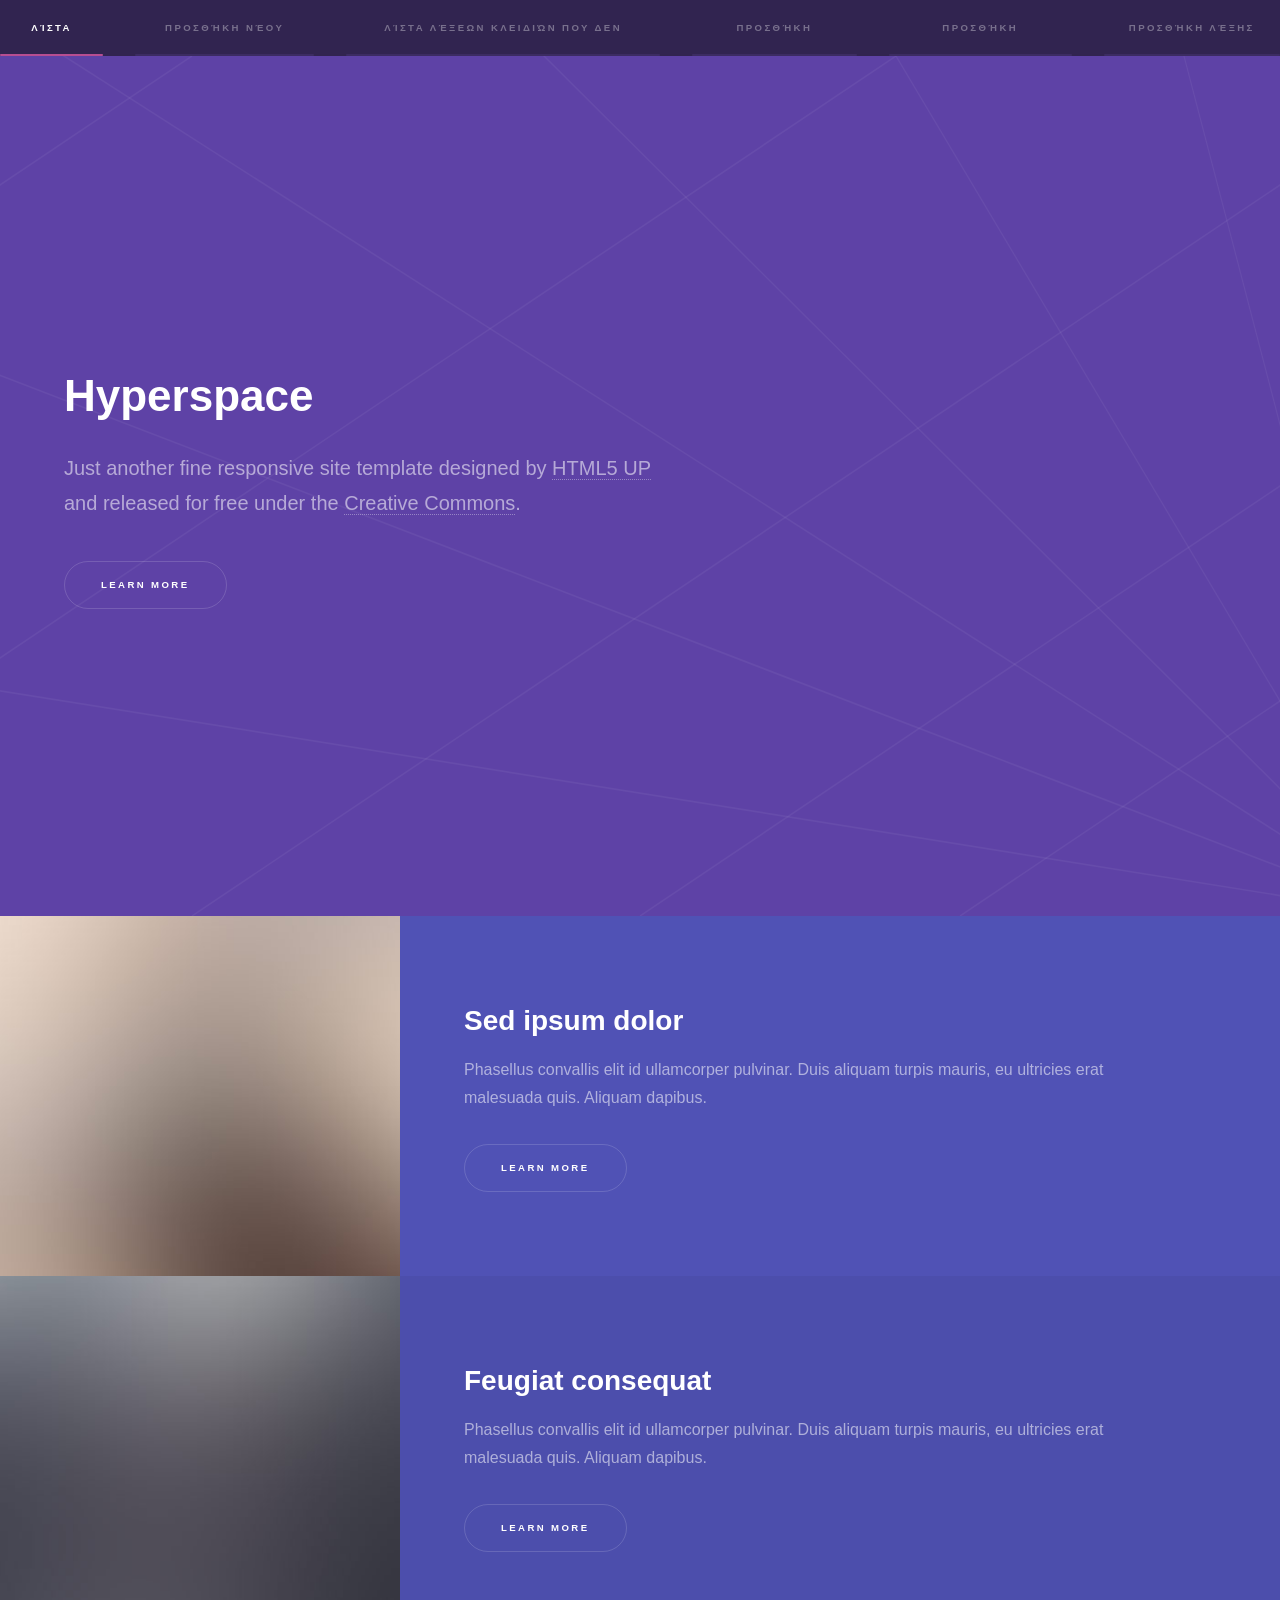
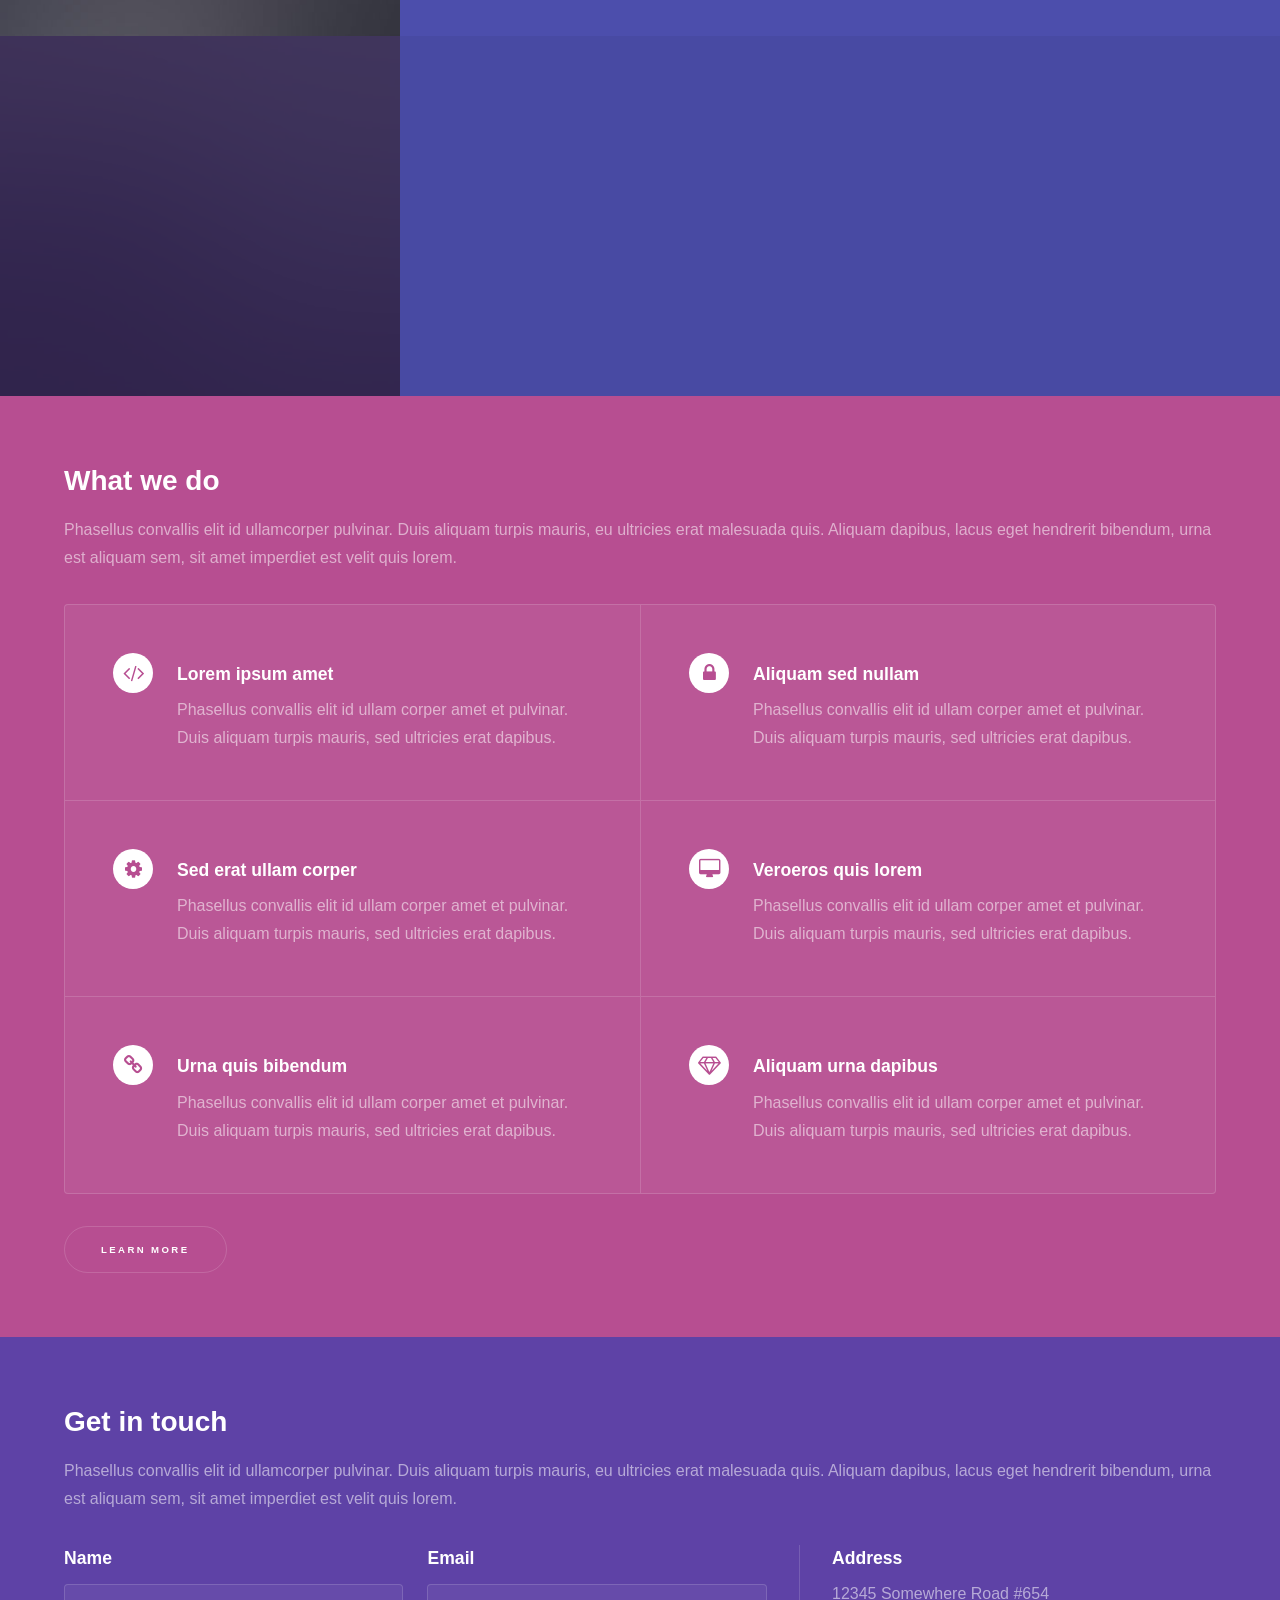
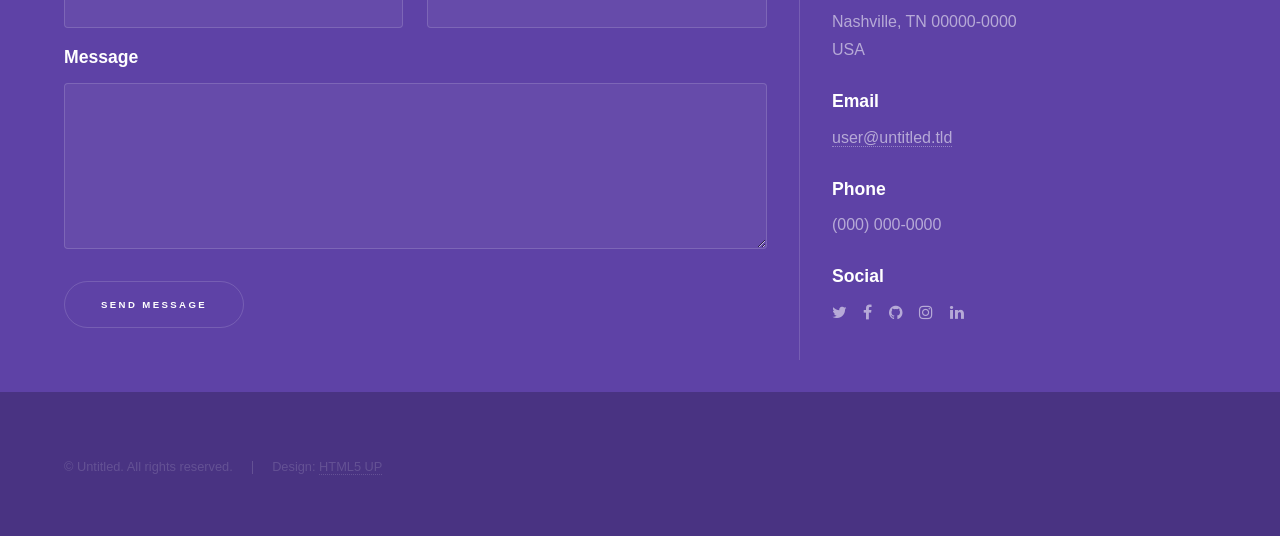
==== commit 0687a0da: "Titles" ====
--- a/admin/index.html
+++ b/admin/index.html
@@ -21,10 +21,13 @@
 				<div class="inner">
 					<nav>
 						<ul>
-							<li><a href="#intro">Welcome</a></li>
-							<li><a href="#one">Who we are</a></li>
-							<li><a href="#two">What we do</a></li>
-							<li><a href="#three">Get in touch</a></li>
+							<li><a href="#intro">Λίστα Βιβλίων</a></li>
+							<li><a href="#one">Προσθήκη Νέου Βιβλίου</a></li>
+							<li><a href="#two">Λίστα Λέξεων Κλειδιών που δεν βρέθηκαν</a></li>
+							<li><a href="#three">Προσθήκη Κατηγορίας</a></li>
+							<li><a href="#four">Προσθήκη Υποατηγορίας</a></li>
+							<li><a href="#five">Προσθήκη Λέξης Κλειδί</a></li>
+
 						</ul>
 					</nav>
 				</div>
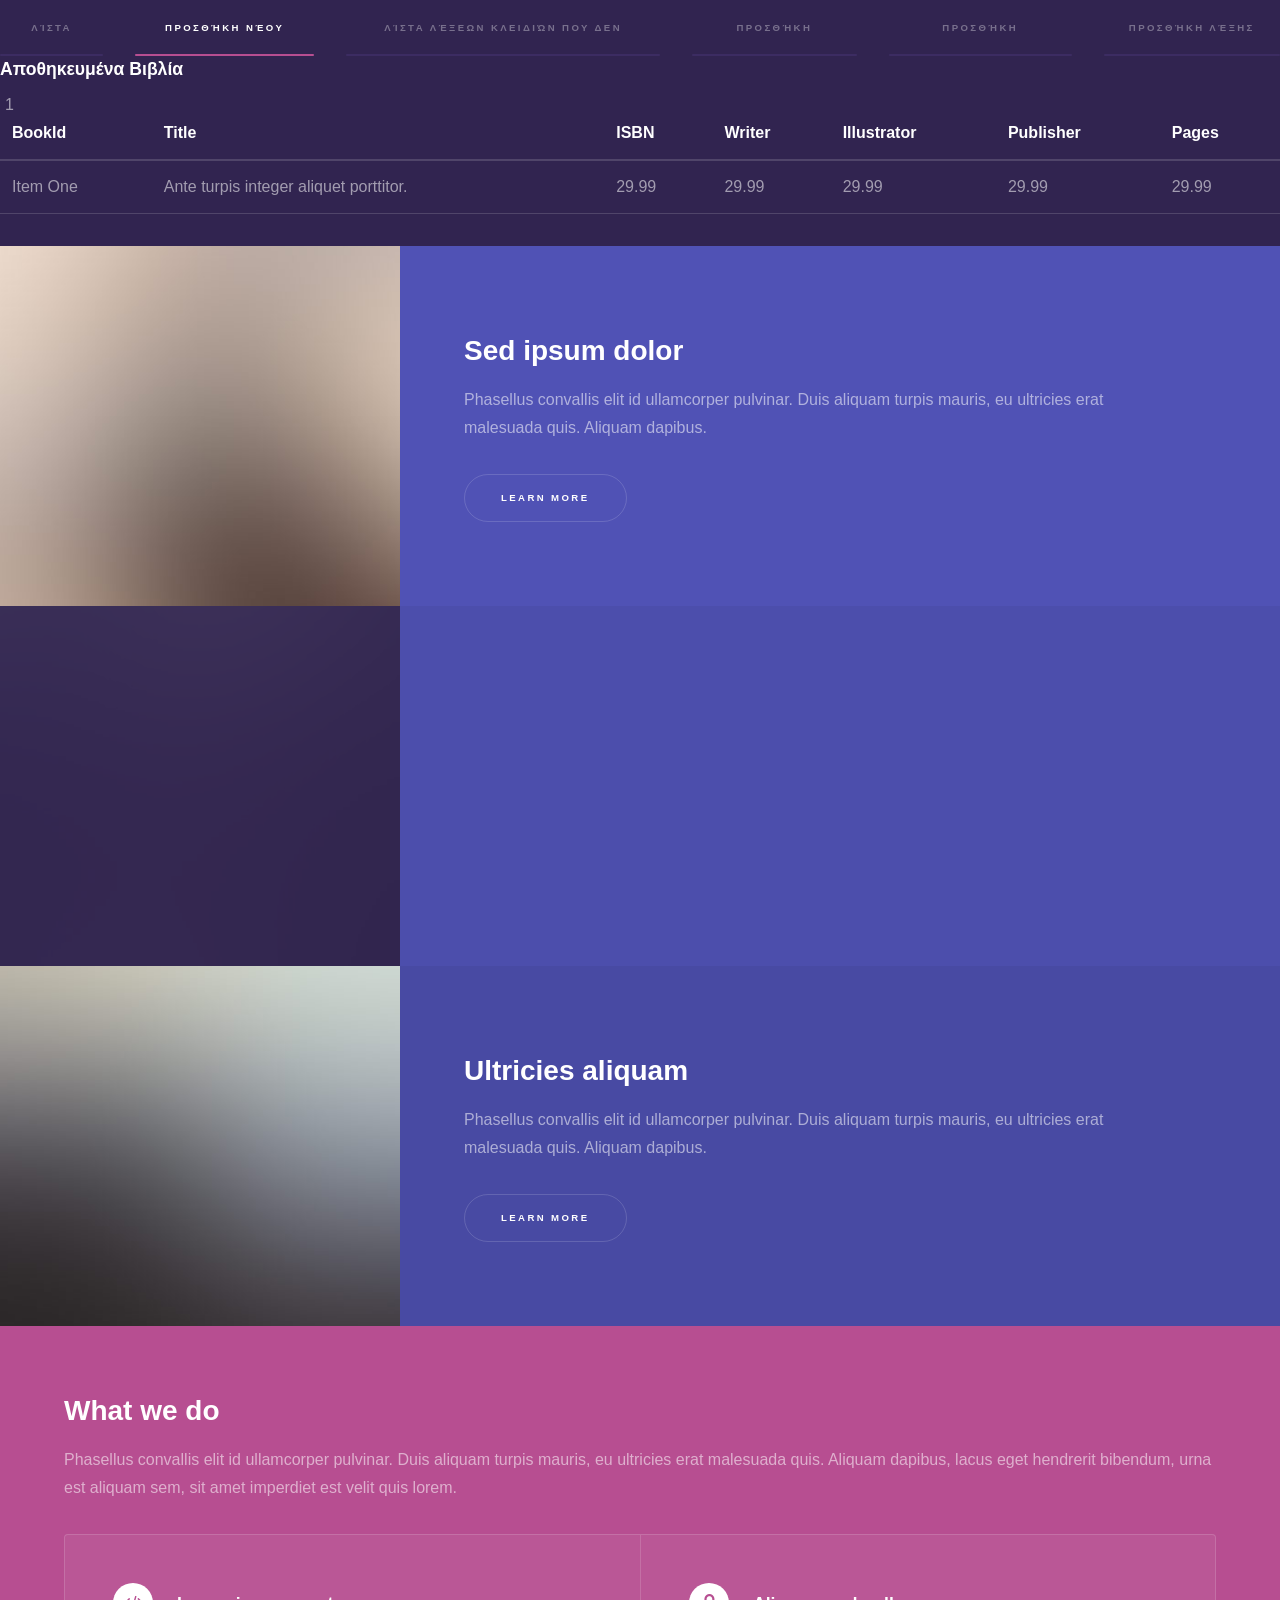
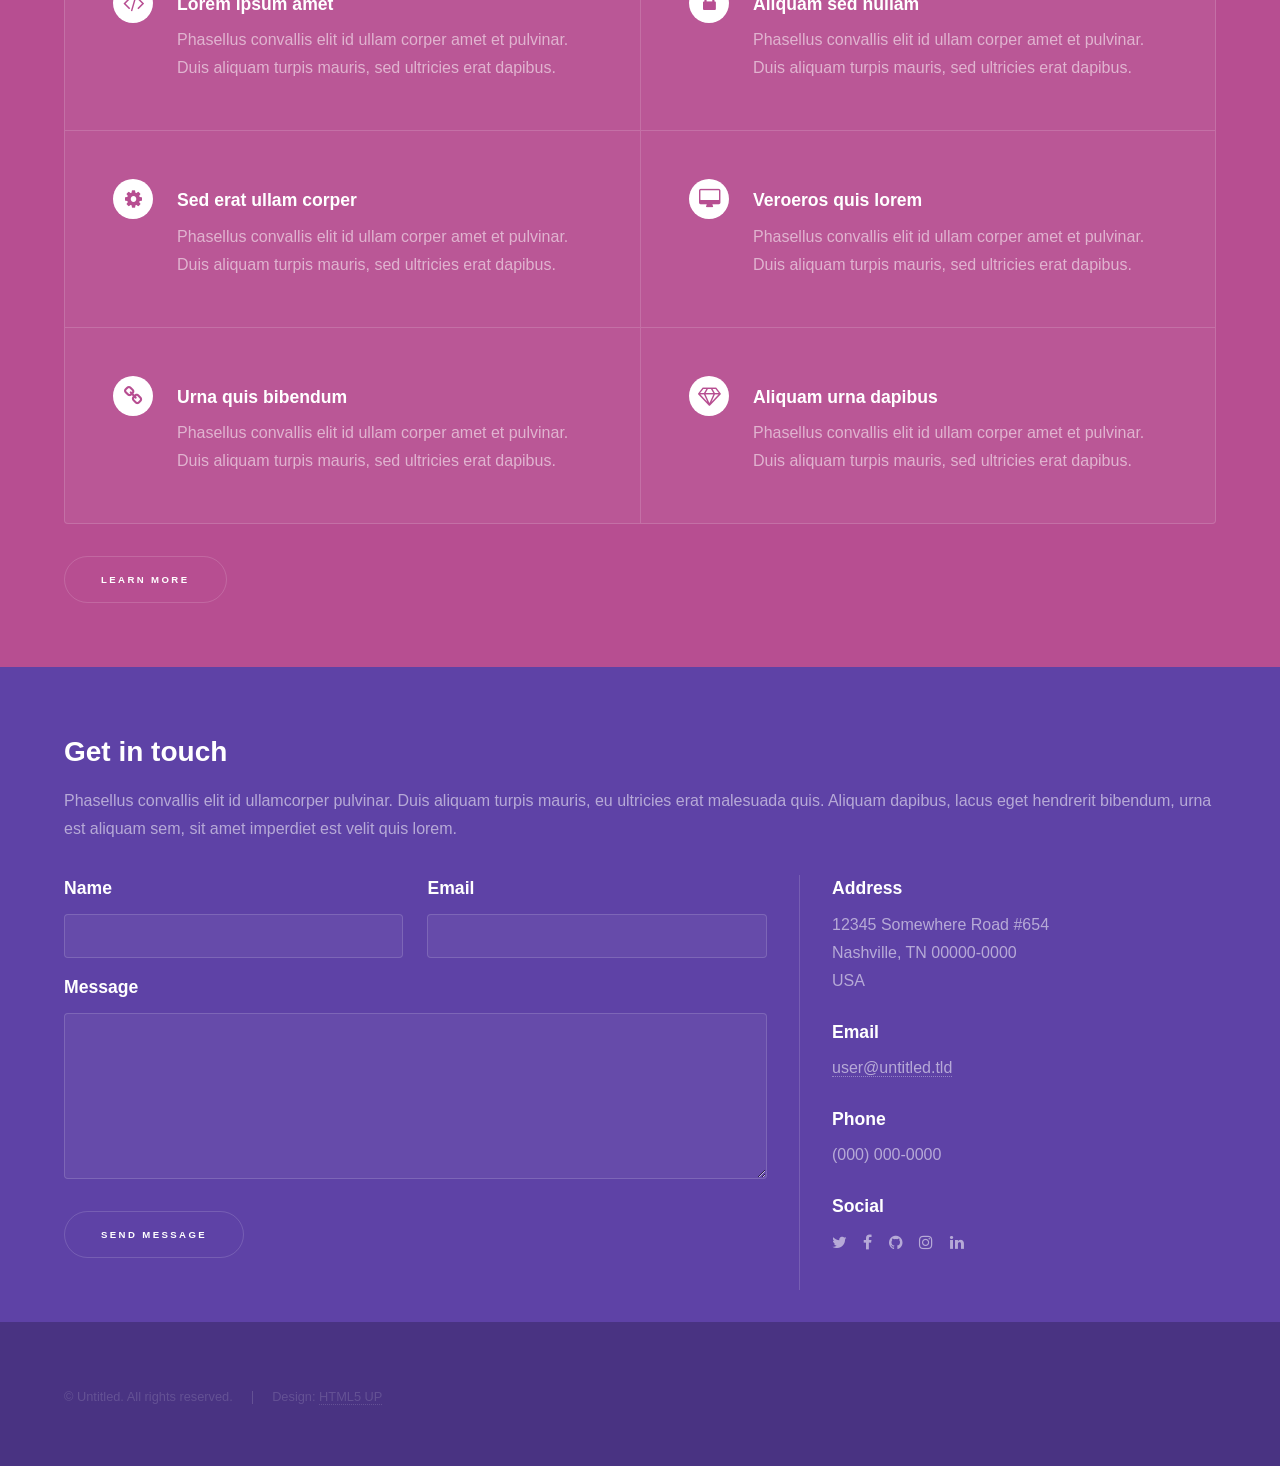
==== commit 899c0e51: "Data Tables Create a Data Table which will show a list of books that are saved in the DB" ====
--- a/admin/index.html
+++ b/admin/index.html
@@ -13,6 +13,8 @@
 		<link rel="stylesheet" href="assets/css/main.css" />
 		<!--[if lte IE 9]><link rel="stylesheet" href="assets/css/ie9.css" /><![endif]-->
 		<!--[if lte IE 8]><link rel="stylesheet" href="assets/css/ie8.css" /><![endif]-->
+		<script src="https://ajax.googleapis.com/ajax/libs/jquery/1.12.2/jquery.min.js"></script>
+		<script src="assets/js/dataTables.js"></script>
 	</head>
 	<body>
 
@@ -36,17 +38,50 @@
 		<!-- Wrapper -->
 			<div id="wrapper">
 
-				<!-- Intro -->
-					<section id="intro" class="wrapper style1 fullscreen fade-up">
-						<div class="inner">
-							<h1>Hyperspace</h1>
-							<p>Just another fine responsive site template designed by <a href="http://html5up.net">HTML5 UP</a><br />
-							and released for free under the <a href="http://html5up.net/license">Creative Commons</a>.</p>
-							<ul class="actions">
-								<li><a href="#one" class="button scrolly">Learn more</a></li>
-							</ul>
-						</div>
-					</section>
+				<!-- Λίστα Βιλίων -->
+				<!--<section id="intro" class="wrapper style1 fullscreen fade-up">-->
+					<!--<div class="inner">-->
+						<!--<h1>Hyperspace</h1>-->
+						<!--<p>Just another fine responsive site template designed by <a href="http://html5up.net">HTML5 UP</a><br />-->
+							<!--and released for free under the <a href="http://html5up.net/license">Creative Commons</a>.</p>-->
+						<!--<ul class="actions">-->
+							<!--<li><a href="#one" class="button scrolly">Learn more</a></li>-->
+						<!--</ul>-->
+					<!--</div>-->
+				<!--</section>-->
+				<section class="list_of_books">
+					<h3>Αποθηκευμένα Βιβλία</h3>
+					<div class="table-wrapper">
+						<table class="paginated">
+							<thead>
+							<tr>
+								<th>BookId</th>
+								<th>Title</th>
+								<th>ISBN</th>
+								<th>Writer</th>
+								<th>Illustrator</th>
+								<th>Publisher</th>
+								<th>Pages</th>
+							</tr>
+							</thead>
+							<tbody>
+							<tr onclick="$tds=$(this).children('td'); alert($tds[0].innerText)">
+								<td>Item One</td>
+								<td>Ante turpis integer aliquet porttitor.</td>
+								<td>29.99</td>
+								<td>29.99</td>
+								<td>29.99</td>
+								<td>29.99</td>
+								<td>29.99</td>
+							</tr>
+
+							</tbody>
+							<tfoot>
+
+							</tfoot>
+						</table>
+					</div>
+				</section>
 
 				<!-- One -->
 					<section id="one" class="wrapper style2 spotlights">
--- a/admin/assets/css/main.css
+++ b/admin/assets/css/main.css
@@ -3162,9 +3162,9 @@
 			border-right: 0;
 		}
 
-			table tbody tr:nth-child(2n + 1) {
-				background-color: rgba(255, 255, 255, 0.05);
-			}
+			/*table tbody tr:nth-child(2n + 1) {*/
+				/*background-color: rgba(255, 255, 255, 0.05);*/
+			/*}*/
 
 		table td {
 			padding: 0.75em 0.75em;
@@ -3210,6 +3210,10 @@
 
 			table.alt tfoot {
 				border-top: 0;
+			}
+			tbody tr:hover,tbody tr.alt:hover {
+				color: #261F1D;
+				background-color: white;
 			}
 
 /* Wrapper */
@@ -3916,4 +3920,4 @@
 				background-attachment: scroll;
 			}
 
-		}+		}
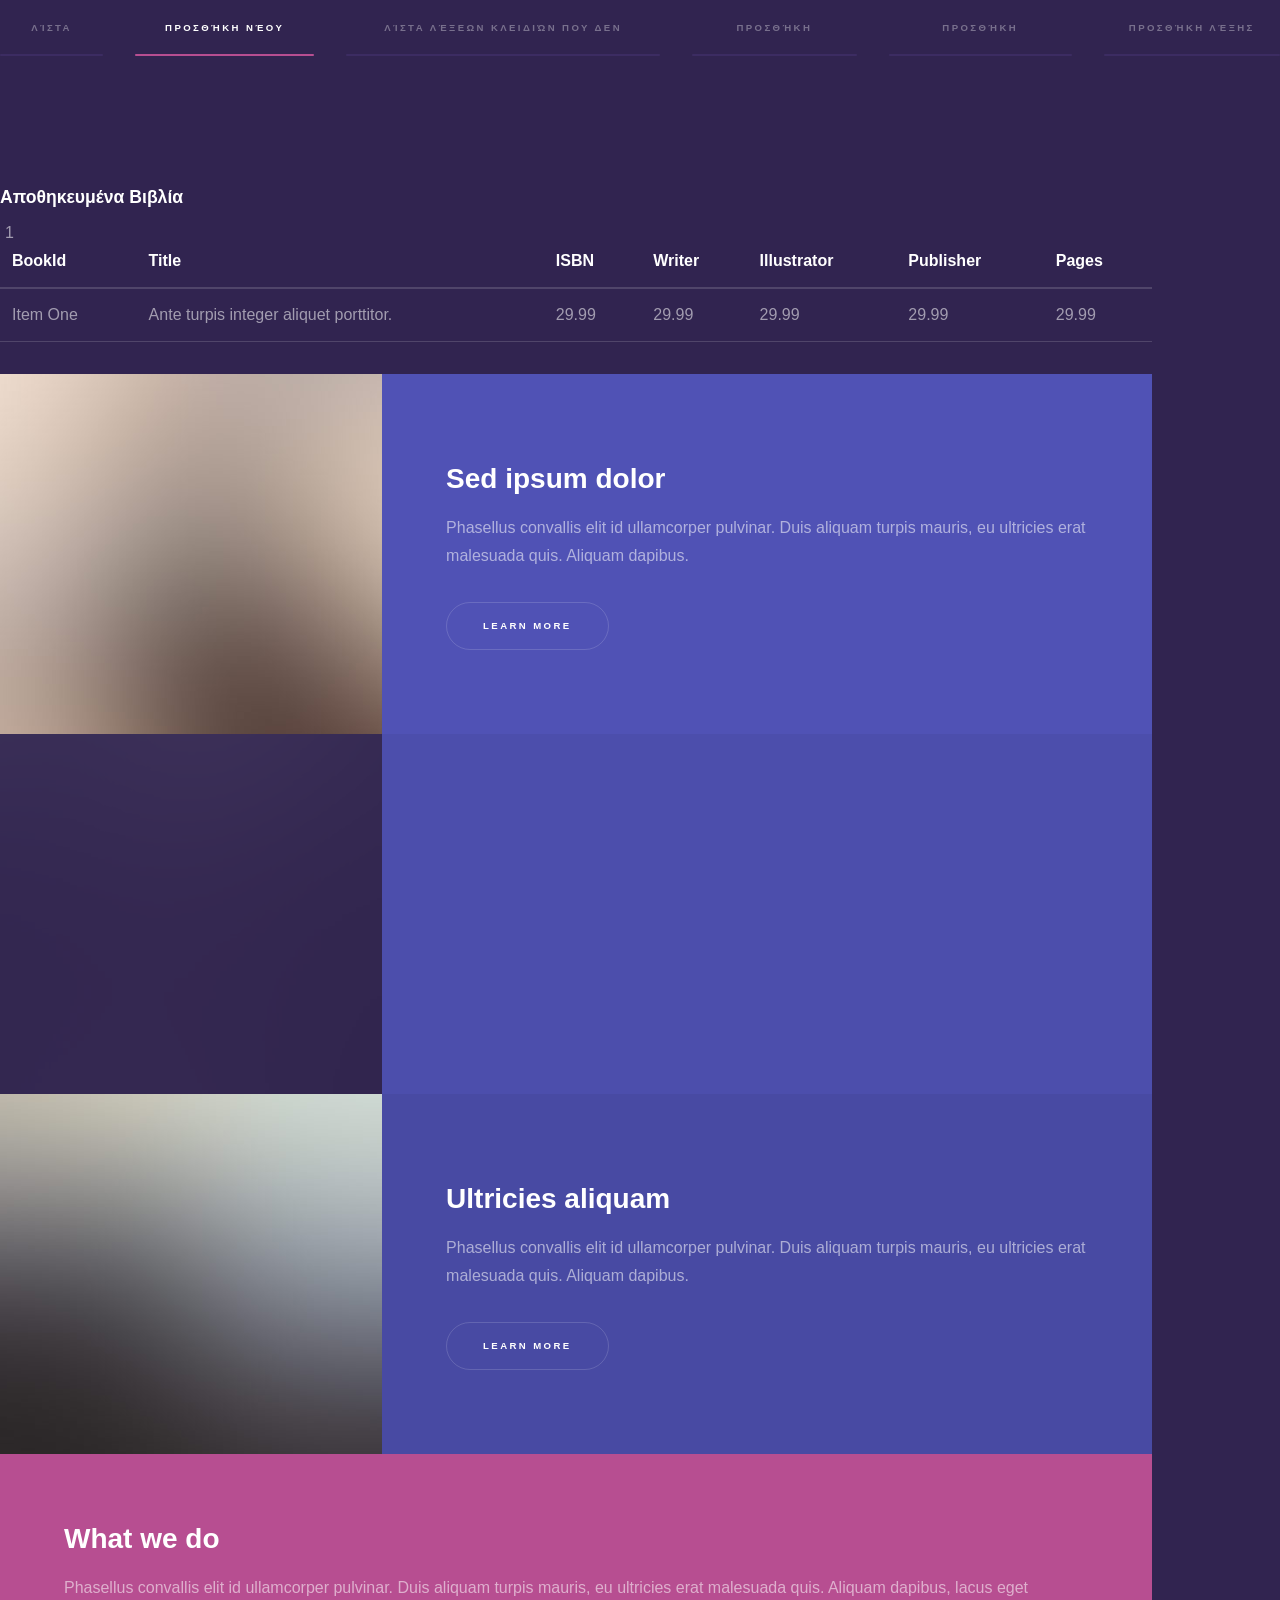
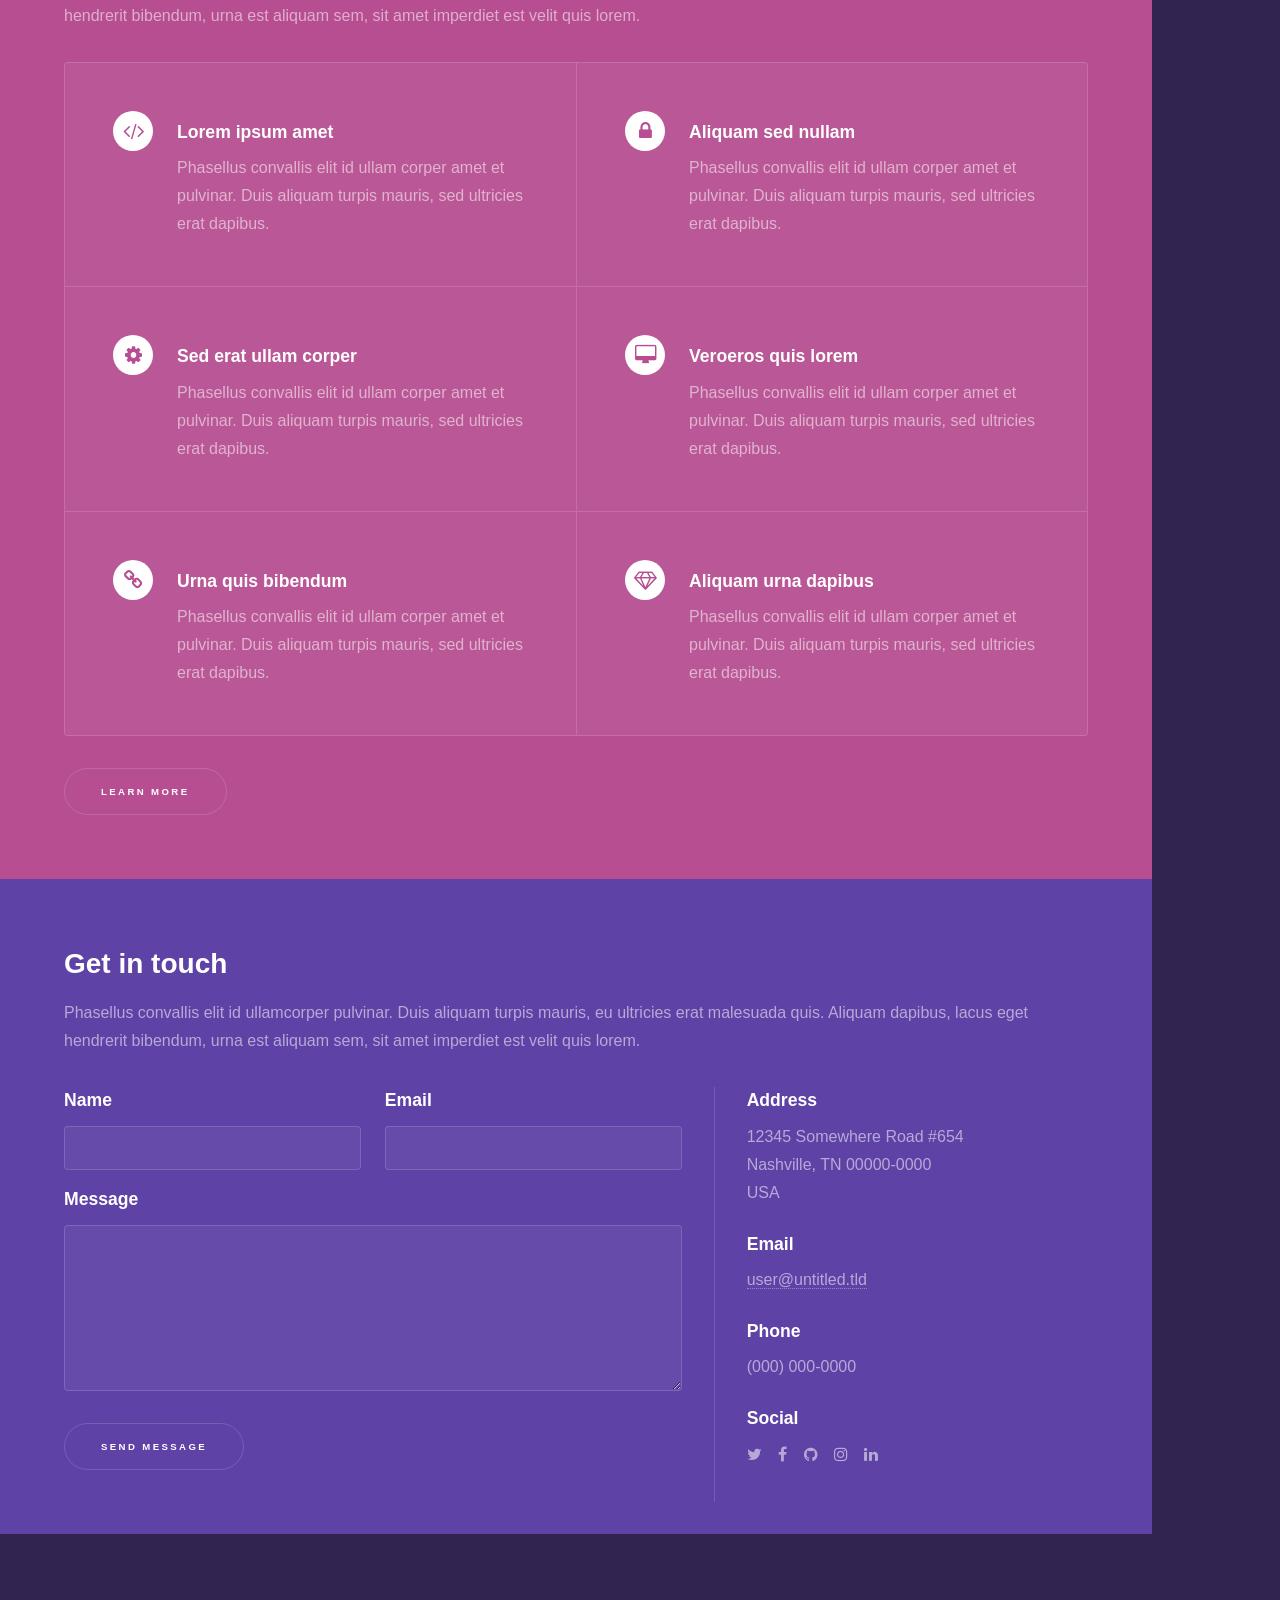
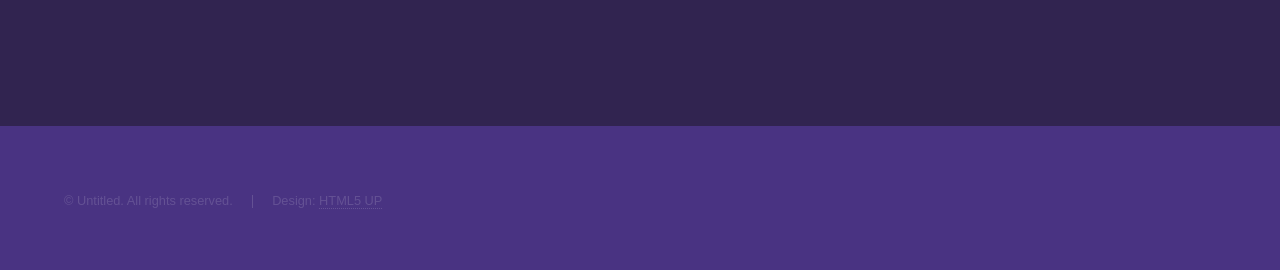
==== commit ffcc9e62: "css margins" ====
--- a/admin/index.html
+++ b/admin/index.html
@@ -23,7 +23,7 @@
 				<div class="inner">
 					<nav>
 						<ul>
-							<li><a href="#intro">Λίστα Βιβλίων</a></li>
+							<li><a href="#list_of_books">Λίστα Βιβλίων</a></li>
 							<li><a href="#one">Προσθήκη Νέου Βιβλίου</a></li>
 							<li><a href="#two">Λίστα Λέξεων Κλειδιών που δεν βρέθηκαν</a></li>
 							<li><a href="#three">Προσθήκη Κατηγορίας</a></li>
@@ -49,8 +49,10 @@
 						<!--</ul>-->
 					<!--</div>-->
 				<!--</section>-->
-				<section class="list_of_books">
-					<h3>Αποθηκευμένα Βιβλία</h3>
+				<section id="list_of_books" class="list_of_books">
+					<header>
+						<h3>Αποθηκευμένα Βιβλία</h3>
+					</header>
 					<div class="table-wrapper">
 						<table class="paginated">
 							<thead>
--- a/admin/assets/css/main.css
+++ b/admin/assets/css/main.css
@@ -3921,3 +3921,10 @@
 			}
 
 		}
+
+#wrapper{
+	margin-left: 5%;
+	margin-right: 10%;
+	margin-top: 10%;
+	margin-bottom: 15%;
+}
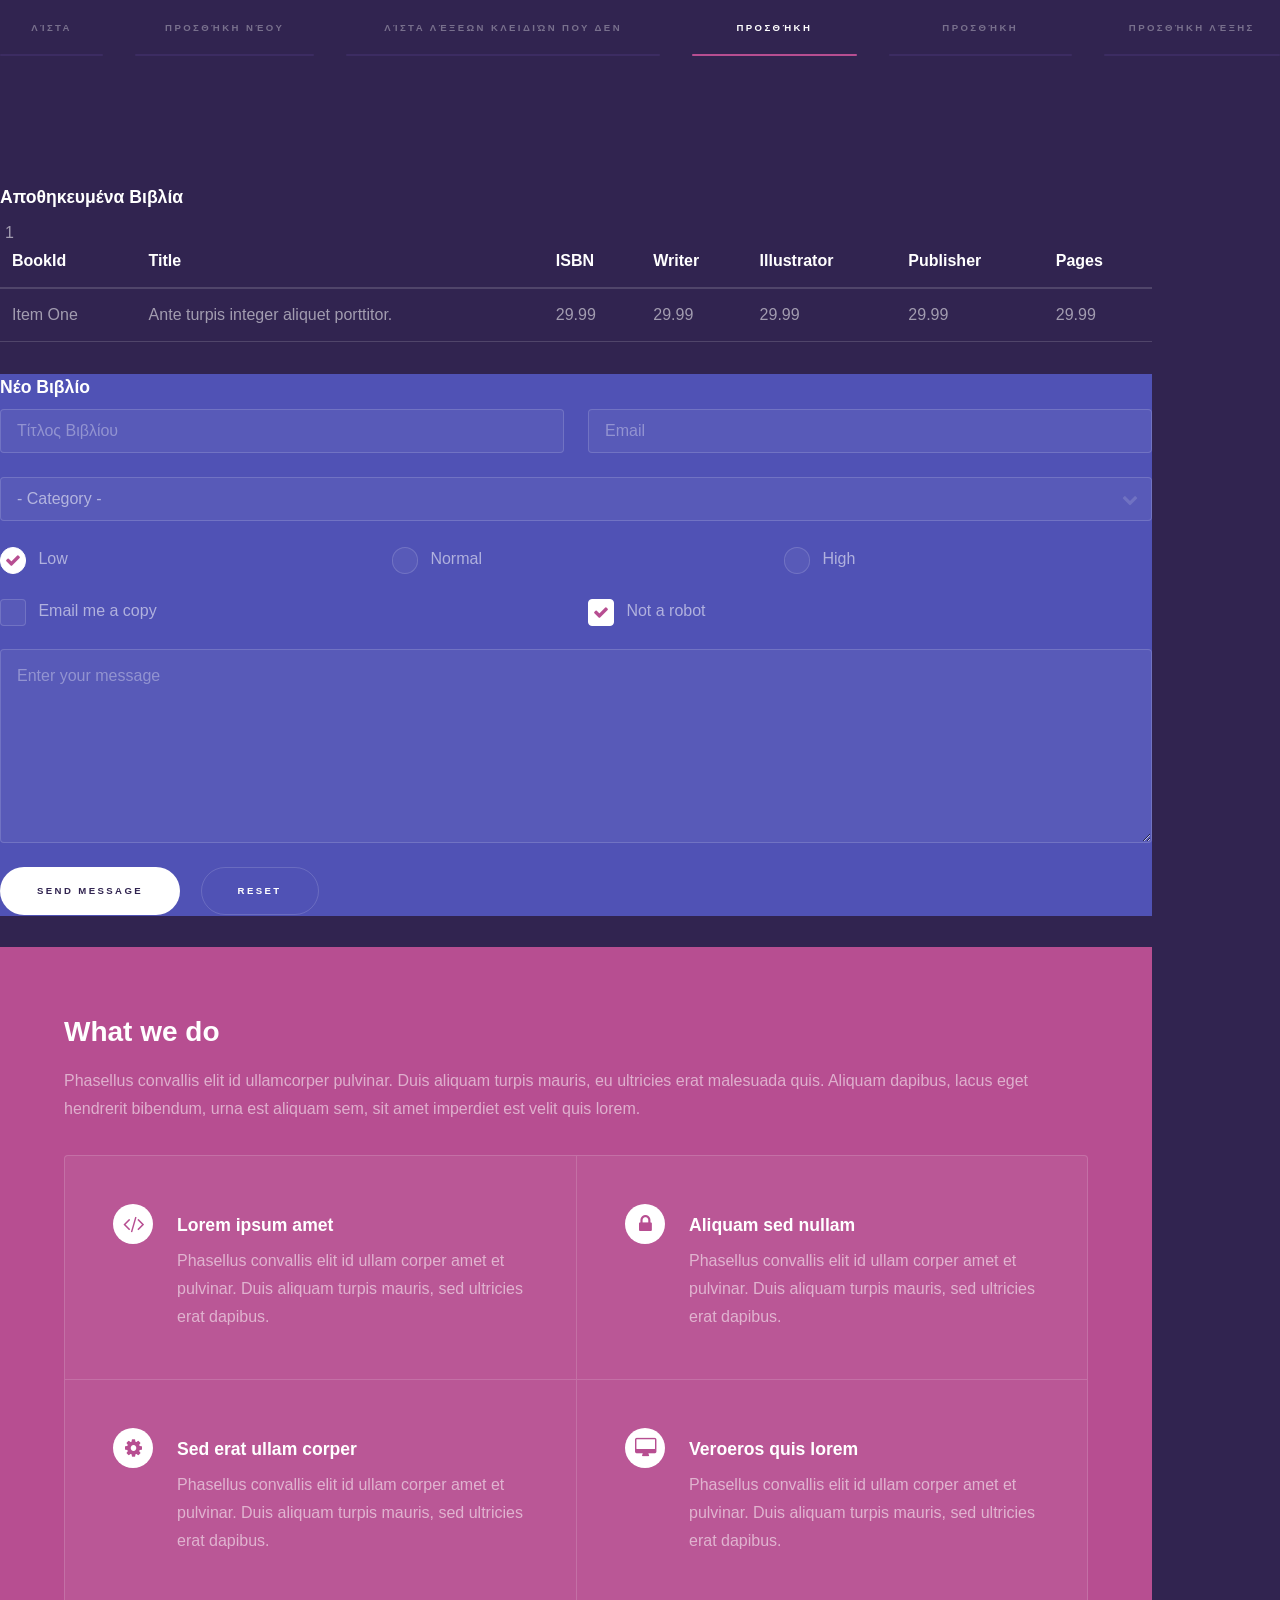
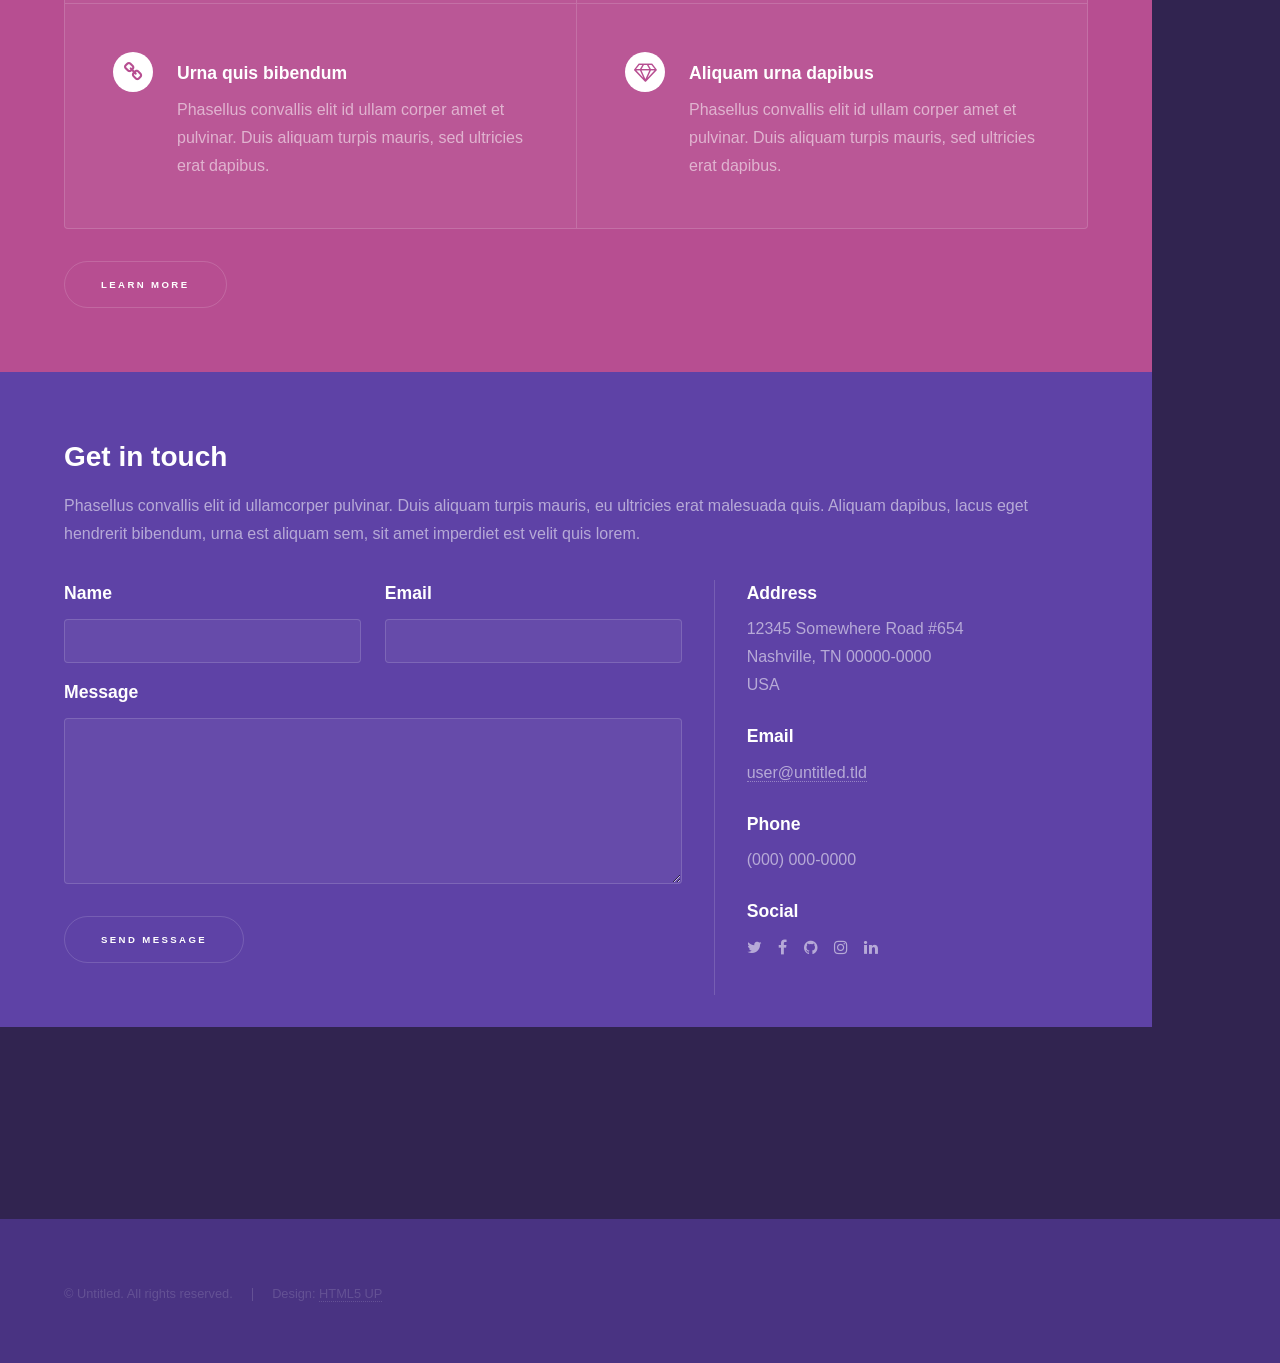
==== commit c7da4d9a: "new book form" ====
--- a/admin/index.html
+++ b/admin/index.html
@@ -15,6 +15,11 @@
 		<!--[if lte IE 8]><link rel="stylesheet" href="assets/css/ie8.css" /><![endif]-->
 		<script src="https://ajax.googleapis.com/ajax/libs/jquery/1.12.2/jquery.min.js"></script>
 		<script src="assets/js/dataTables.js"></script>
+		<script> 
+		    $(function(){
+		      $("#new_book").load("book_form.html"); 
+		    });
+	    </script> 
 	</head>
 	<body>
 
@@ -23,7 +28,7 @@
 				<div class="inner">
 					<nav>
 						<ul>
-							<li><a href="#list_of_books">Λίστα Βιβλίων</a></li>
+							<li><a href="#intro">Λίστα Βιβλίων</a></li>
 							<li><a href="#one">Προσθήκη Νέου Βιβλίου</a></li>
 							<li><a href="#two">Λίστα Λέξεων Κλειδιών που δεν βρέθηκαν</a></li>
 							<li><a href="#three">Προσθήκη Κατηγορίας</a></li>
@@ -50,9 +55,7 @@
 					<!--</div>-->
 				<!--</section>-->
 				<section id="list_of_books" class="list_of_books">
-					<header>
-						<h3>Αποθηκευμένα Βιβλία</h3>
-					</header>
+					<h3>Αποθηκευμένα Βιβλία</h3>
 					<div class="table-wrapper">
 						<table class="paginated">
 							<thead>
@@ -86,43 +89,8 @@
 				</section>
 
 				<!-- One -->
-					<section id="one" class="wrapper style2 spotlights">
-						<section>
-							<a href="#" class="image"><img src="images/pic01.jpg" alt="" data-position="center center" /></a>
-							<div class="content">
-								<div class="inner">
-									<h2>Sed ipsum dolor</h2>
-									<p>Phasellus convallis elit id ullamcorper pulvinar. Duis aliquam turpis mauris, eu ultricies erat malesuada quis. Aliquam dapibus.</p>
-									<ul class="actions">
-										<li><a href="#" class="button">Learn more</a></li>
-									</ul>
-								</div>
-							</div>
-						</section>
-						<section>
-							<a href="#" class="image"><img src="images/pic02.jpg" alt="" data-position="top center" /></a>
-							<div class="content">
-								<div class="inner">
-									<h2>Feugiat consequat</h2>
-									<p>Phasellus convallis elit id ullamcorper pulvinar. Duis aliquam turpis mauris, eu ultricies erat malesuada quis. Aliquam dapibus.</p>
-									<ul class="actions">
-										<li><a href="#" class="button">Learn more</a></li>
-									</ul>
-								</div>
-							</div>
-						</section>
-						<section>
-							<a href="#" class="image"><img src="images/pic03.jpg" alt="" data-position="25% 25%" /></a>
-							<div class="content">
-								<div class="inner">
-									<h2>Ultricies aliquam</h2>
-									<p>Phasellus convallis elit id ullamcorper pulvinar. Duis aliquam turpis mauris, eu ultricies erat malesuada quis. Aliquam dapibus.</p>
-									<ul class="actions">
-										<li><a href="#" class="button">Learn more</a></li>
-									</ul>
-								</div>
-							</div>
-						</section>
+					<section id="new_book" class="wrapper style2 spotlights">
+						
 					</section>
 
 				<!-- Two -->
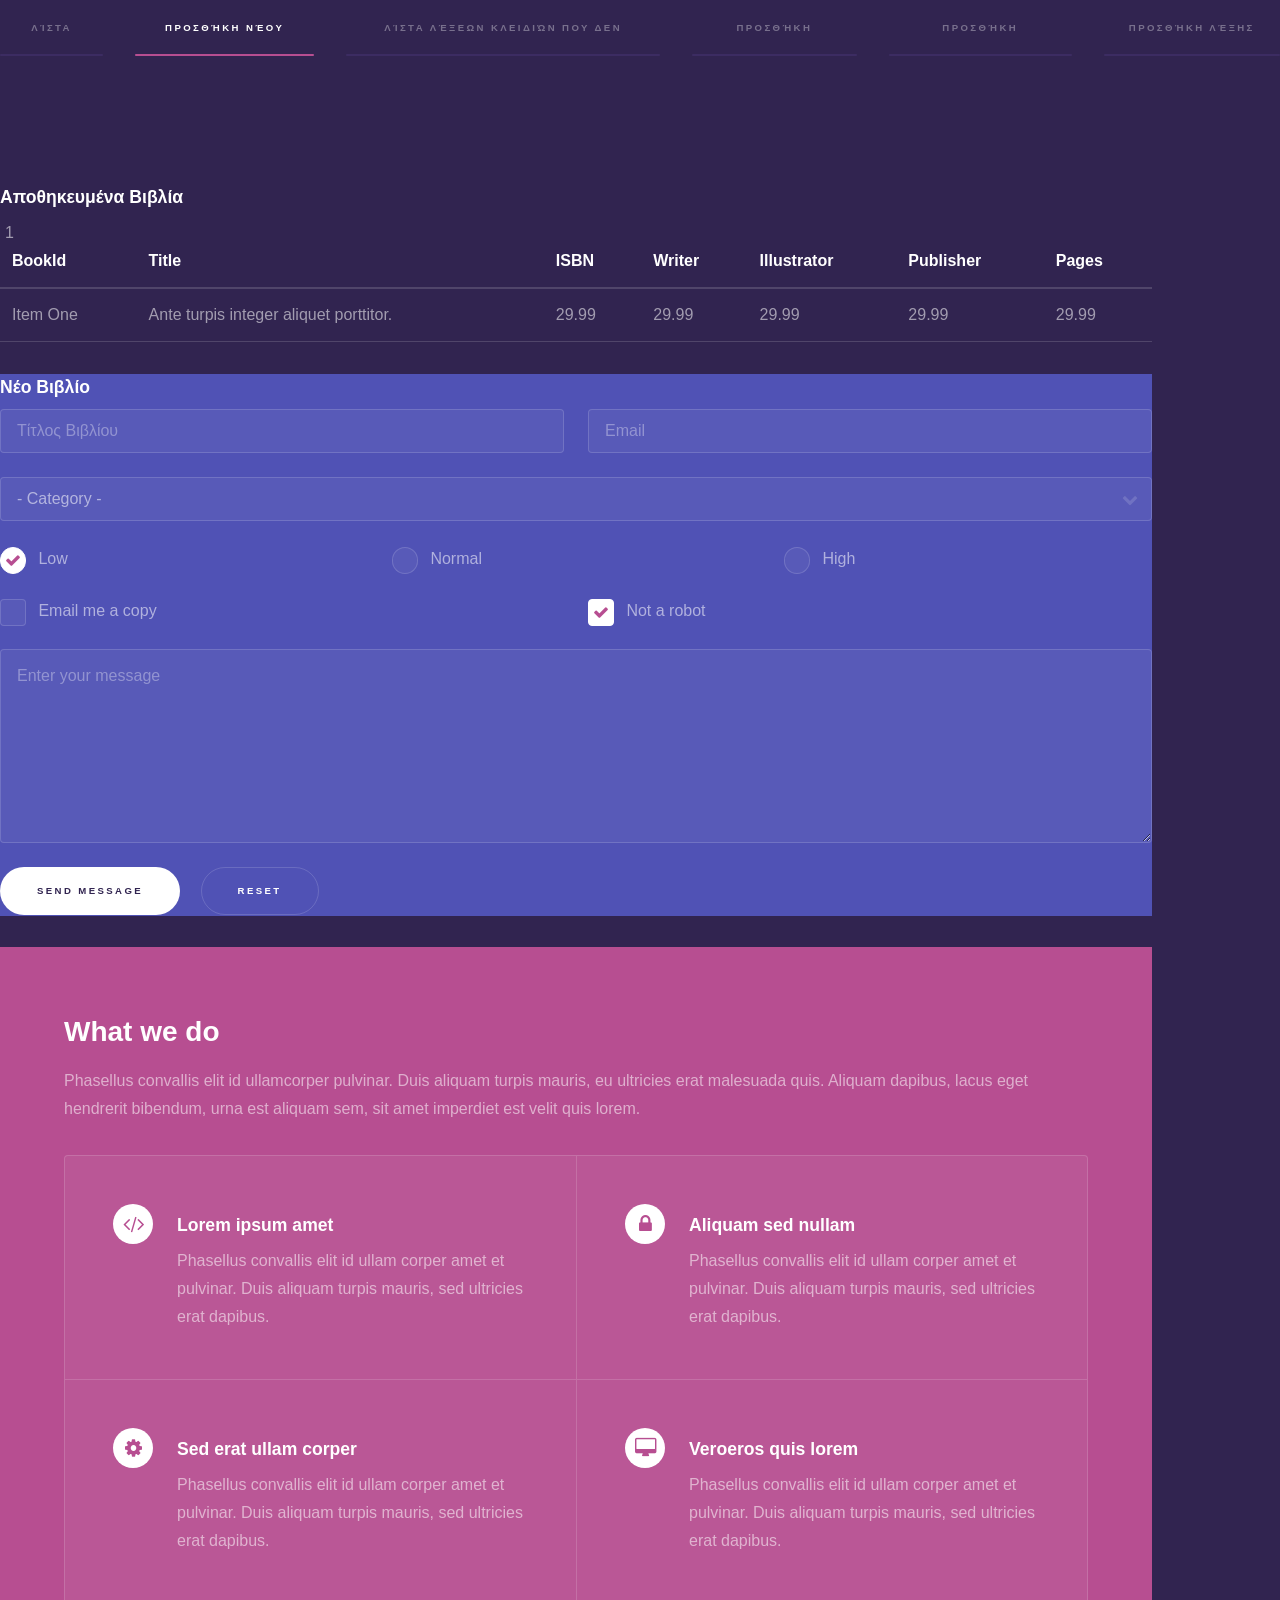
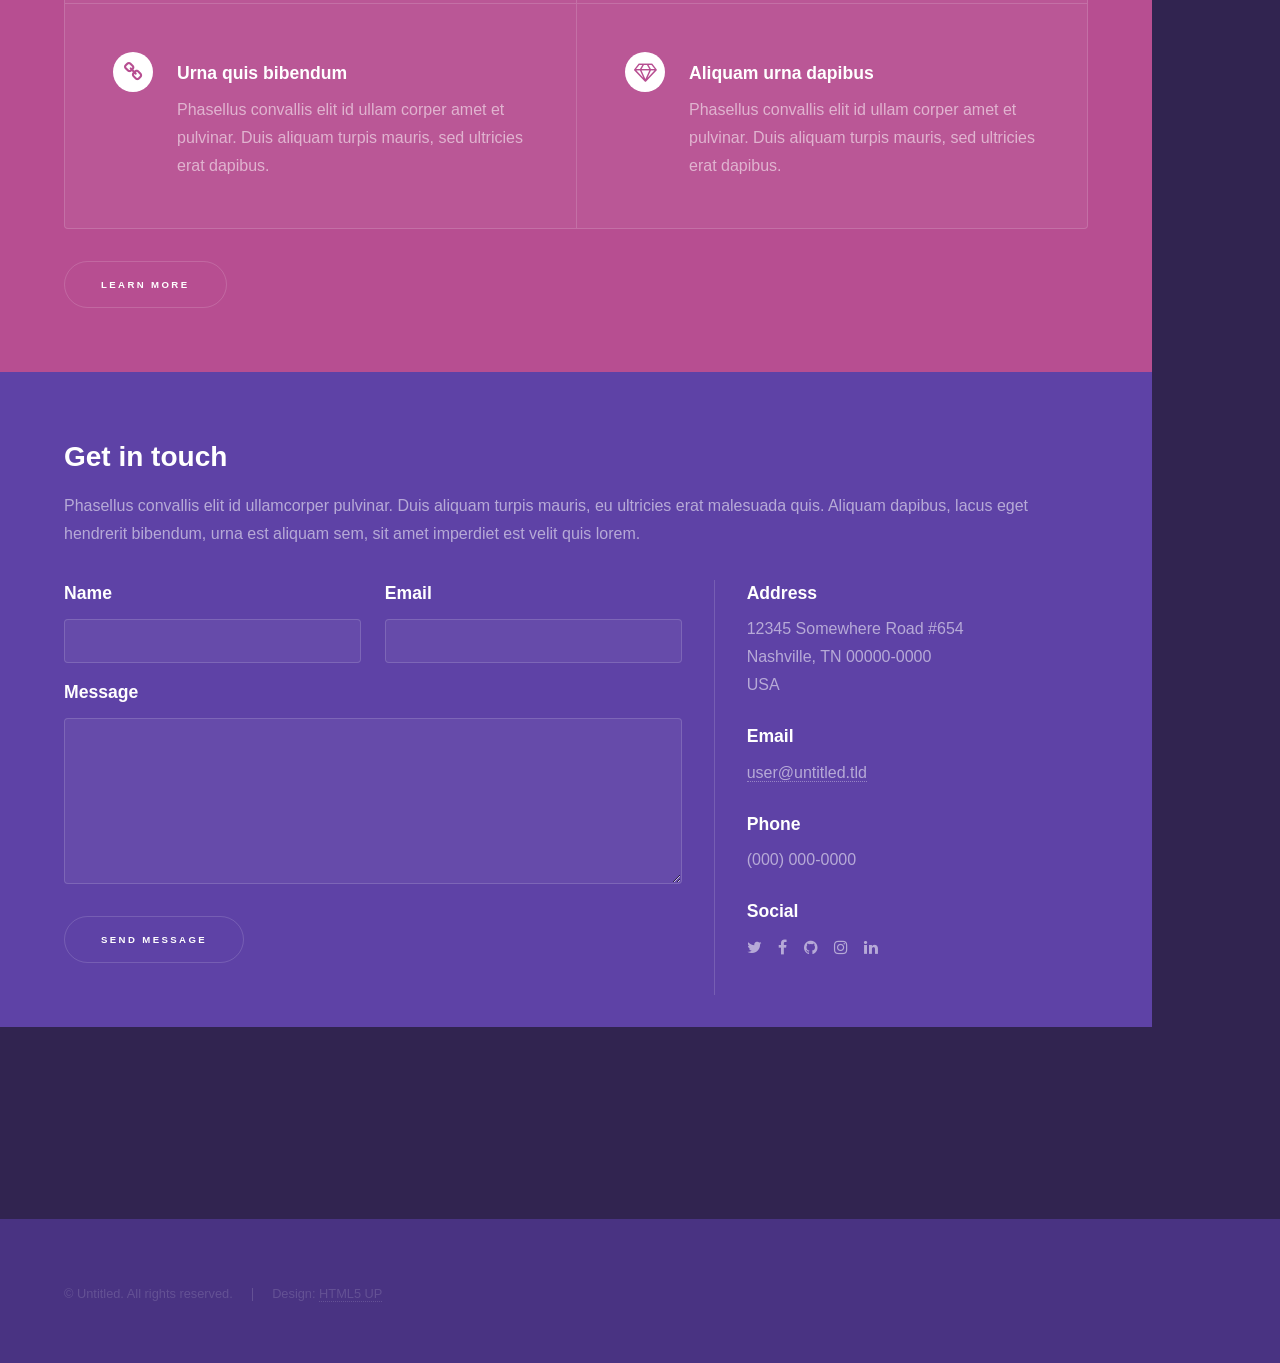
==== commit 96dc3170: "ok" ====
--- a/admin/index.html
+++ b/admin/index.html
@@ -28,8 +28,8 @@
 				<div class="inner">
 					<nav>
 						<ul>
-							<li><a href="#intro">Λίστα Βιβλίων</a></li>
-							<li><a href="#one">Προσθήκη Νέου Βιβλίου</a></li>
+							<li><a href="#list_of_books">Λίστα Βιβλίων</a></li>
+							<li><a href="#new_book">Προσθήκη Νέου Βιβλίου</a></li>
 							<li><a href="#two">Λίστα Λέξεων Κλειδιών που δεν βρέθηκαν</a></li>
 							<li><a href="#three">Προσθήκη Κατηγορίας</a></li>
 							<li><a href="#four">Προσθήκη Υποατηγορίας</a></li>
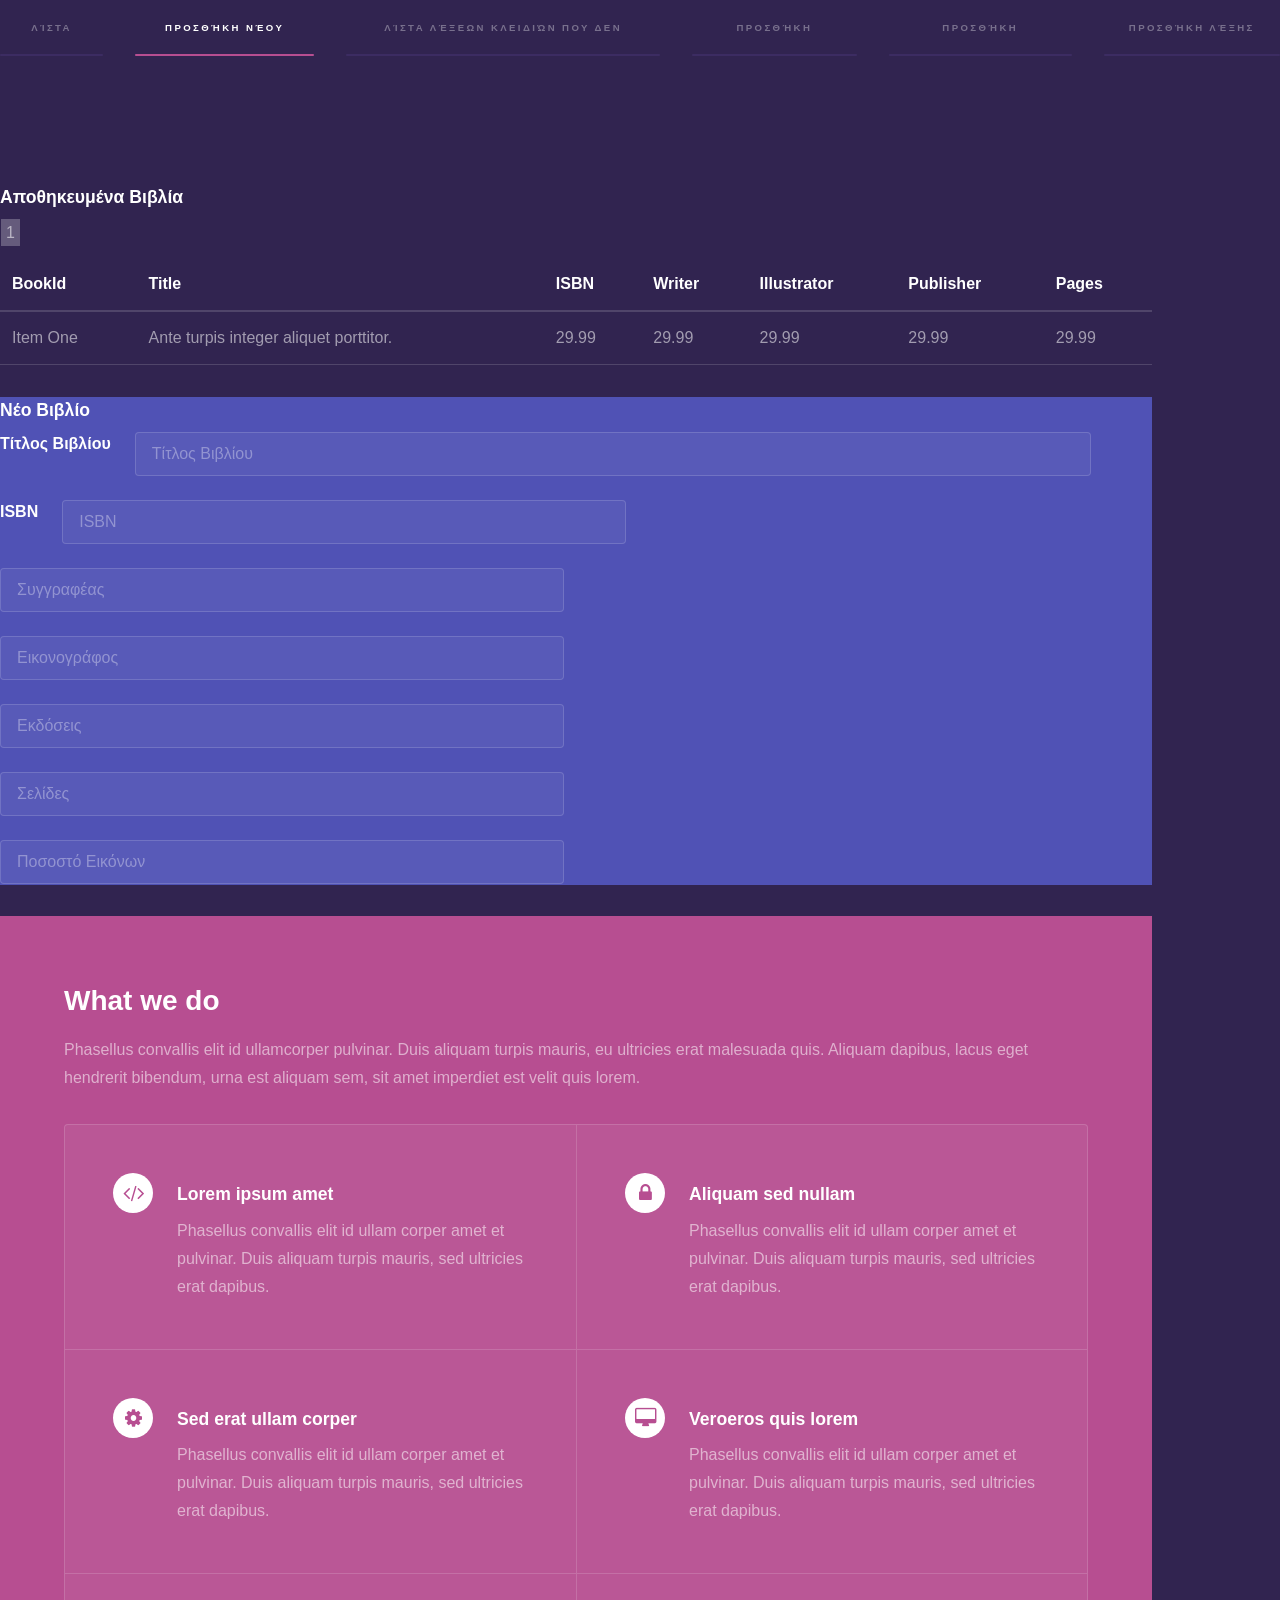
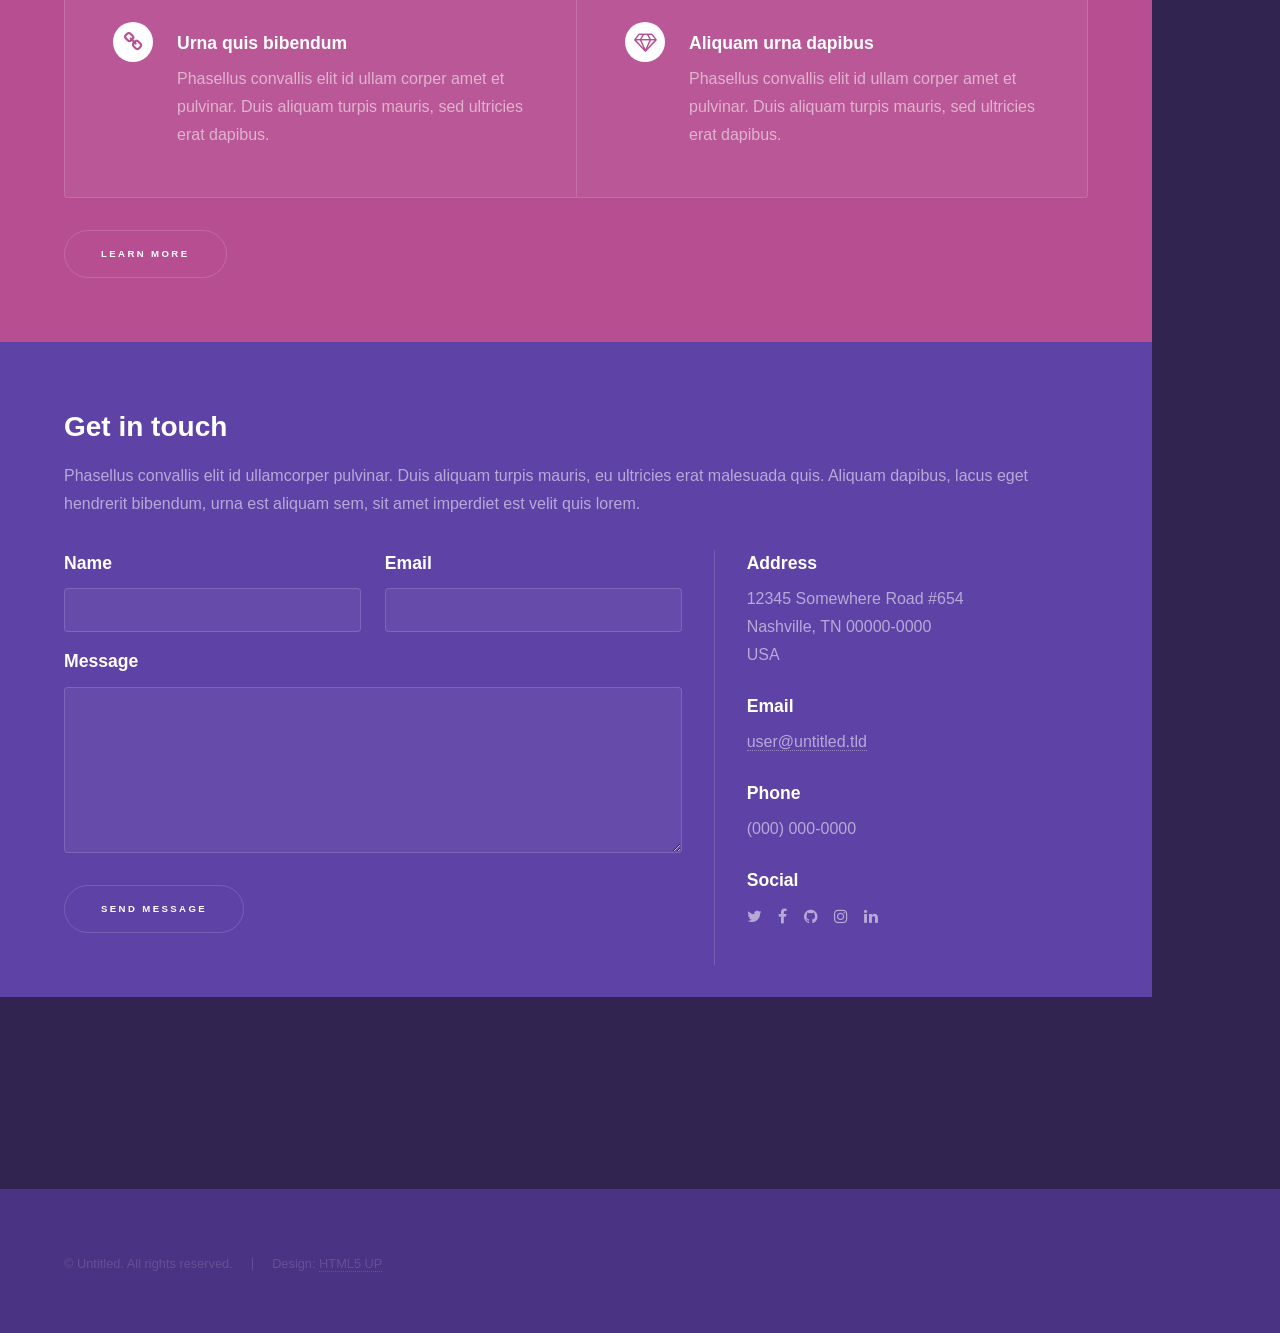
==== commit 9bb0c466: "load data tables and get book info" ====
--- a/admin/index.html
+++ b/admin/index.html
@@ -70,7 +70,7 @@
 							</tr>
 							</thead>
 							<tbody>
-							<tr onclick="$tds=$(this).children('td'); alert($tds[0].innerText)">
+							<tr onclick="PostData();">
 								<td>Item One</td>
 								<td>Ante turpis integer aliquet porttitor.</td>
 								<td>29.99</td>
--- a/admin/assets/css/main.css
+++ b/admin/assets/css/main.css
@@ -2335,6 +2335,8 @@
 	input[type="password"],
 	input[type="email"],
 	input[type="tel"],
+	input[type="number"],
+	input[type="double"],
 	select,
 	textarea {
 		-moz-appearance: none;
@@ -2357,6 +2359,8 @@
 		input[type="password"]:invalid,
 		input[type="email"]:invalid,
 		input[type="tel"]:invalid,
+		input[type="number"]:invalid,
+		input[type="double"]:invalid,,
 		select:invalid,
 		textarea:invalid {
 			box-shadow: none;
@@ -2366,6 +2370,8 @@
 		input[type="password"]:focus,
 		input[type="email"]:focus,
 		input[type="tel"]:focus,
+		input[type="number"]:focus,
+		input[type="double"]:focus,
 		select:focus,
 		textarea:focus {
 			border-color: #ffffff;
@@ -2413,6 +2419,8 @@
 	input[type="text"],
 	input[type="password"],
 	input[type="email"],
+	input[type="number"],
+	input[type="double"],
 	select {
 		height: 2.75em;
 	}
@@ -3928,3 +3936,16 @@
 	margin-top: 10%;
 	margin-bottom: 15%;
 }
+.list_of_books .pager{
+	margin-bottom: 2%;
+}
+.list_of_books .pager .page-number{
+	background-color: rgba(255, 255, 255, 0.25);;
+	padding: 5px 5px 5px 5px;
+	margin-left: 1px;
+}
+.list_of_books .pager .page-number:hover{
+	color:red;
+}
+
+.error {color: #FF0000;}
